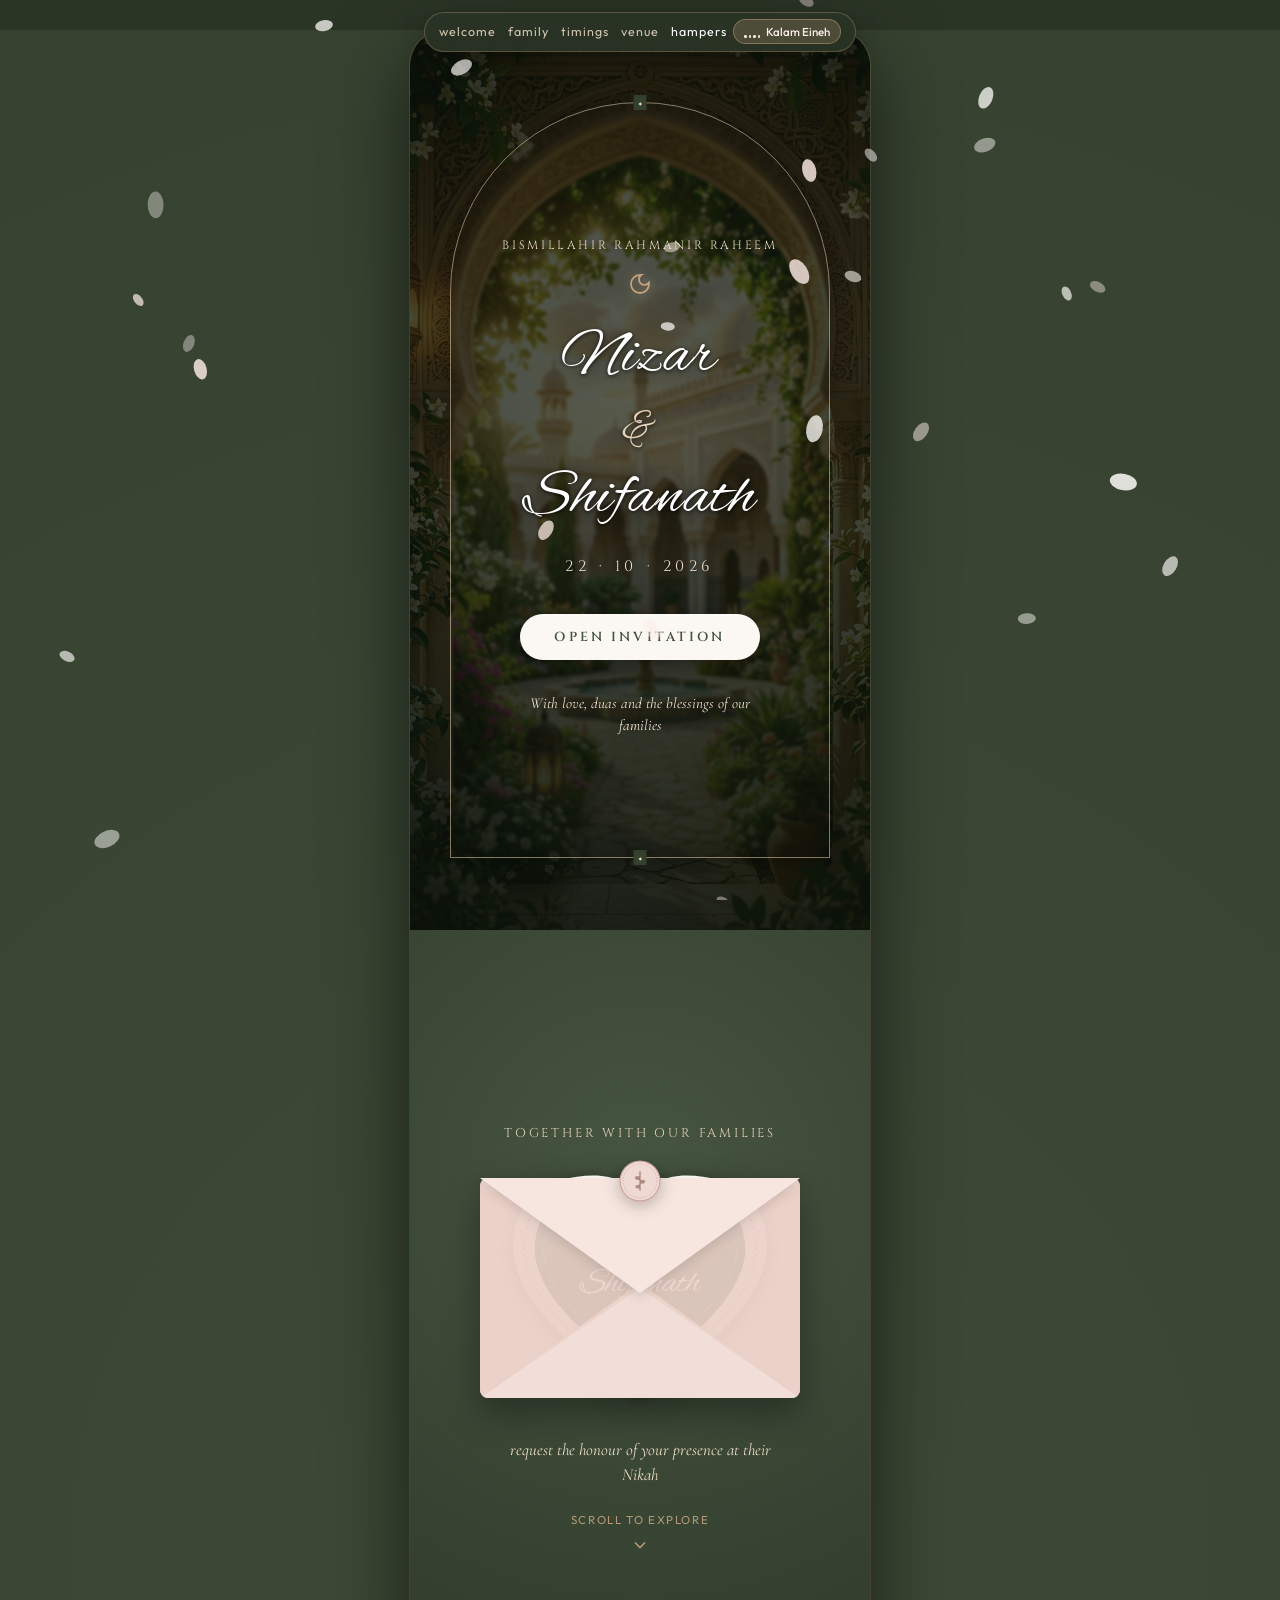
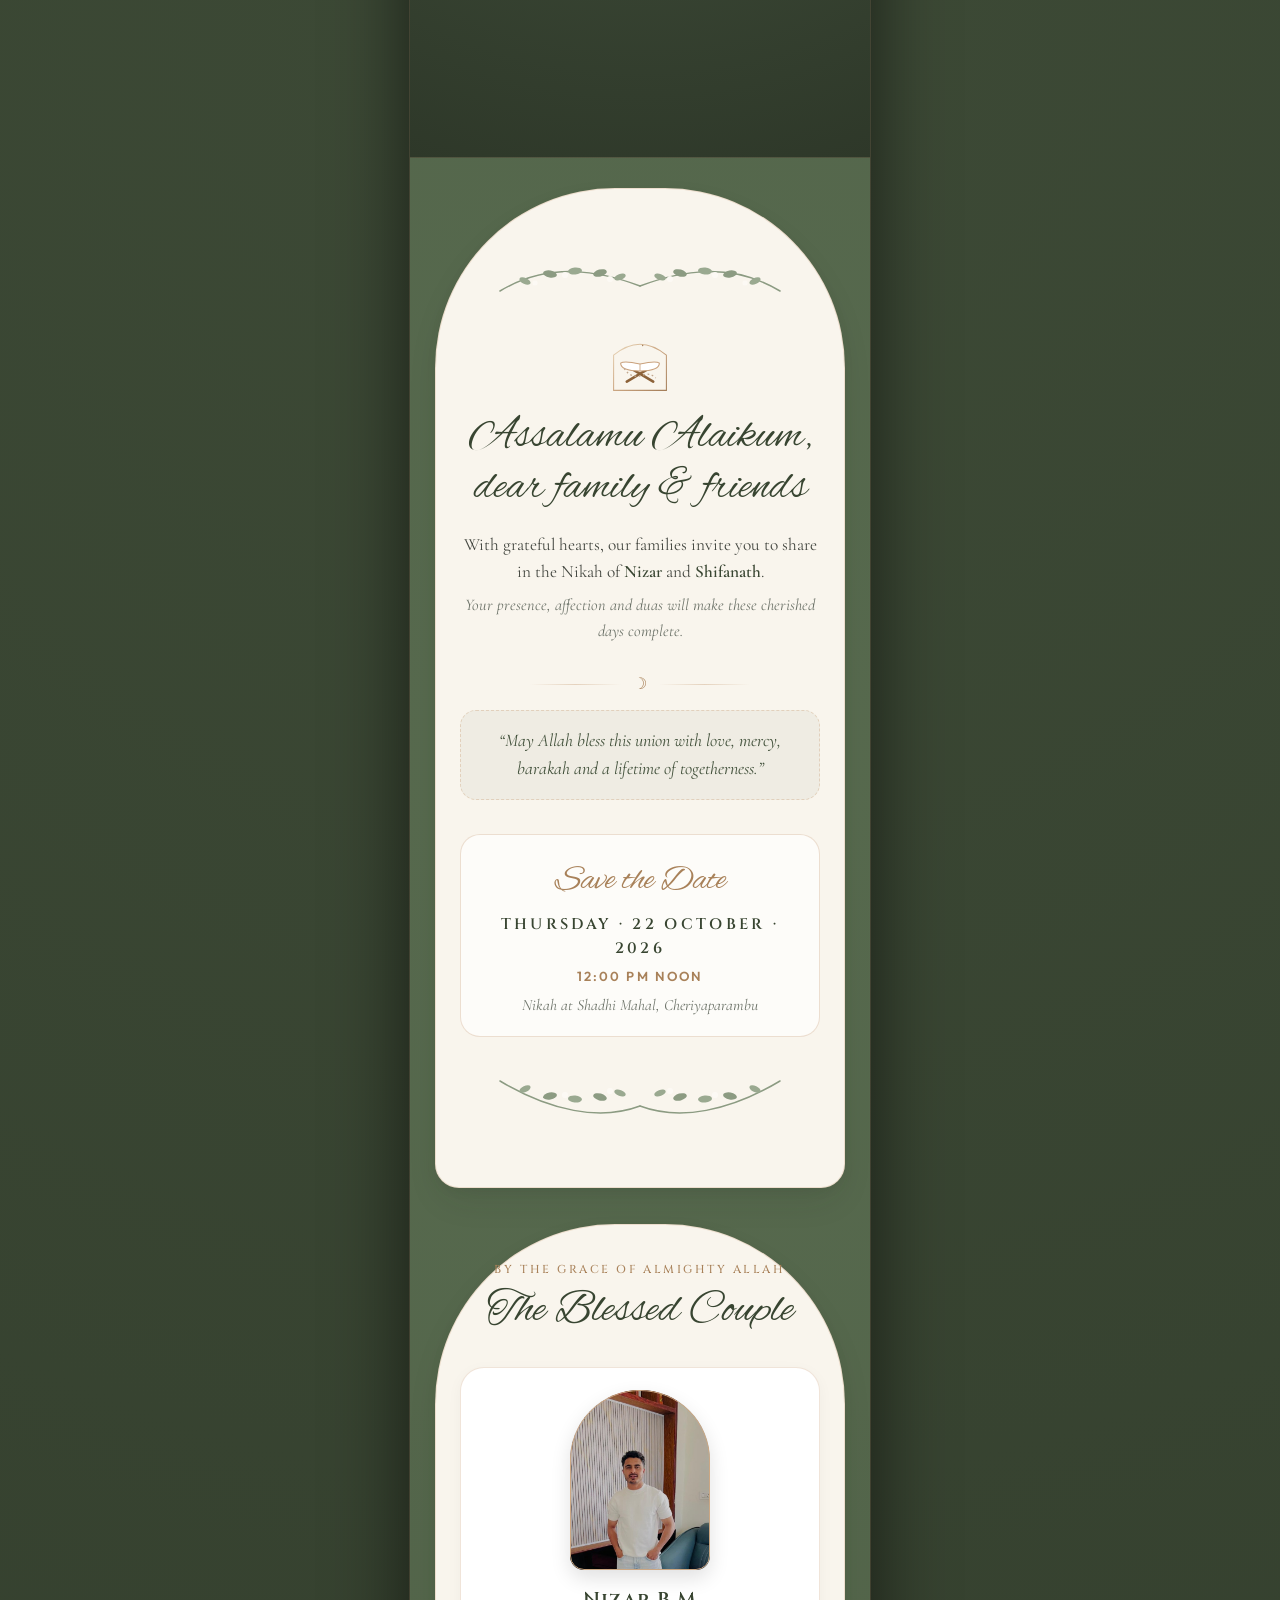
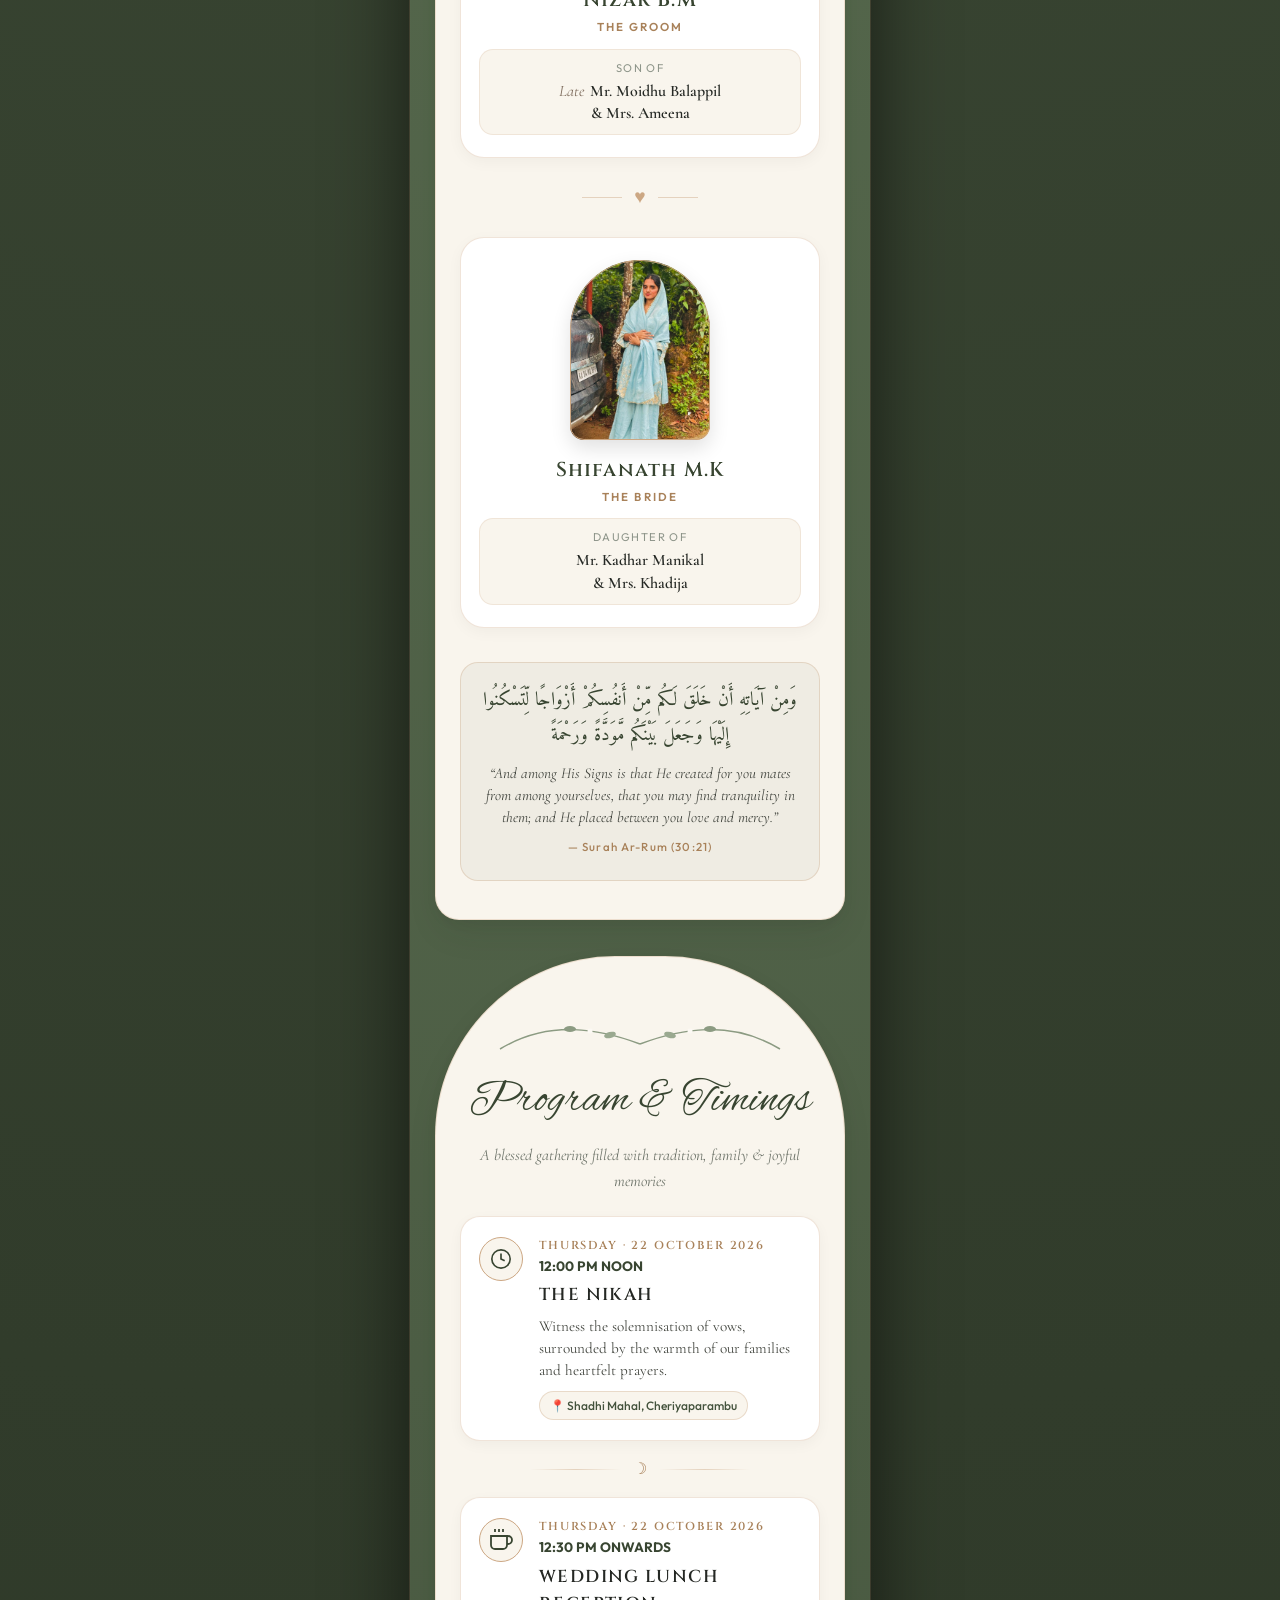
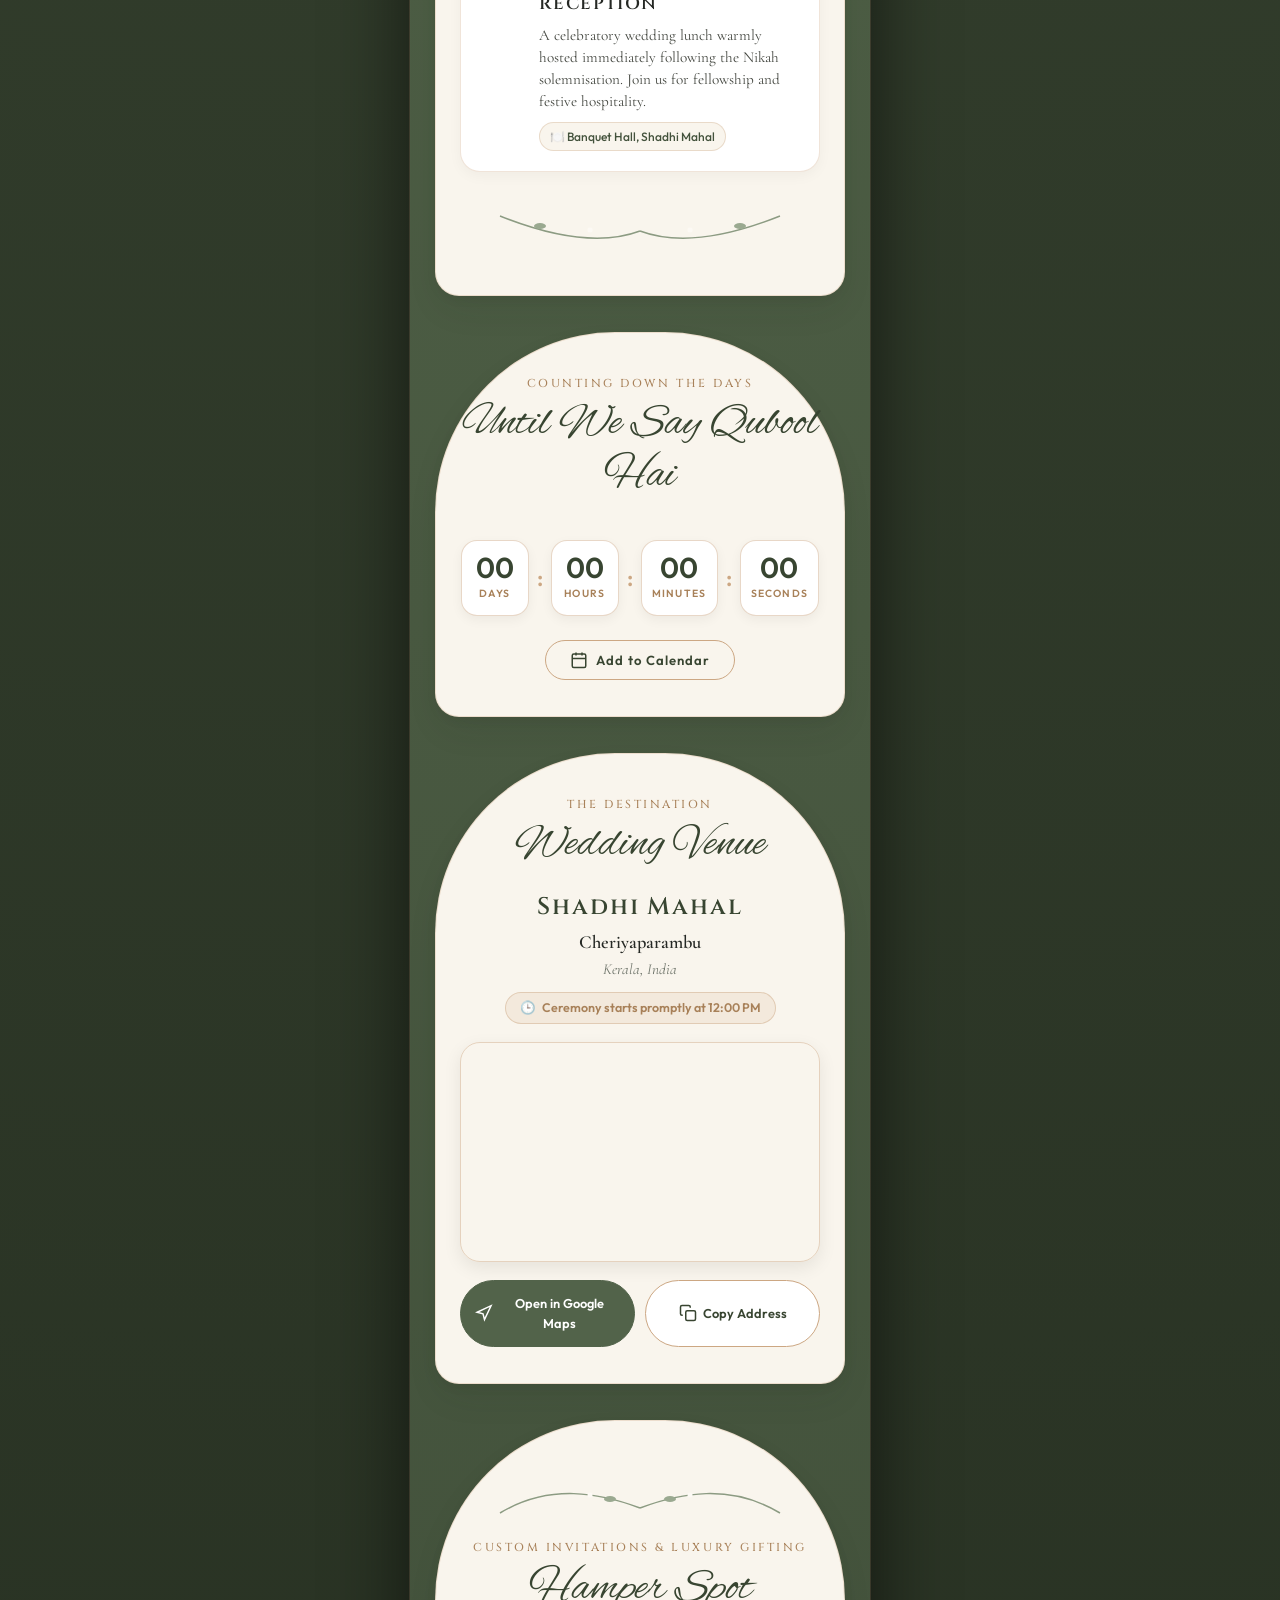
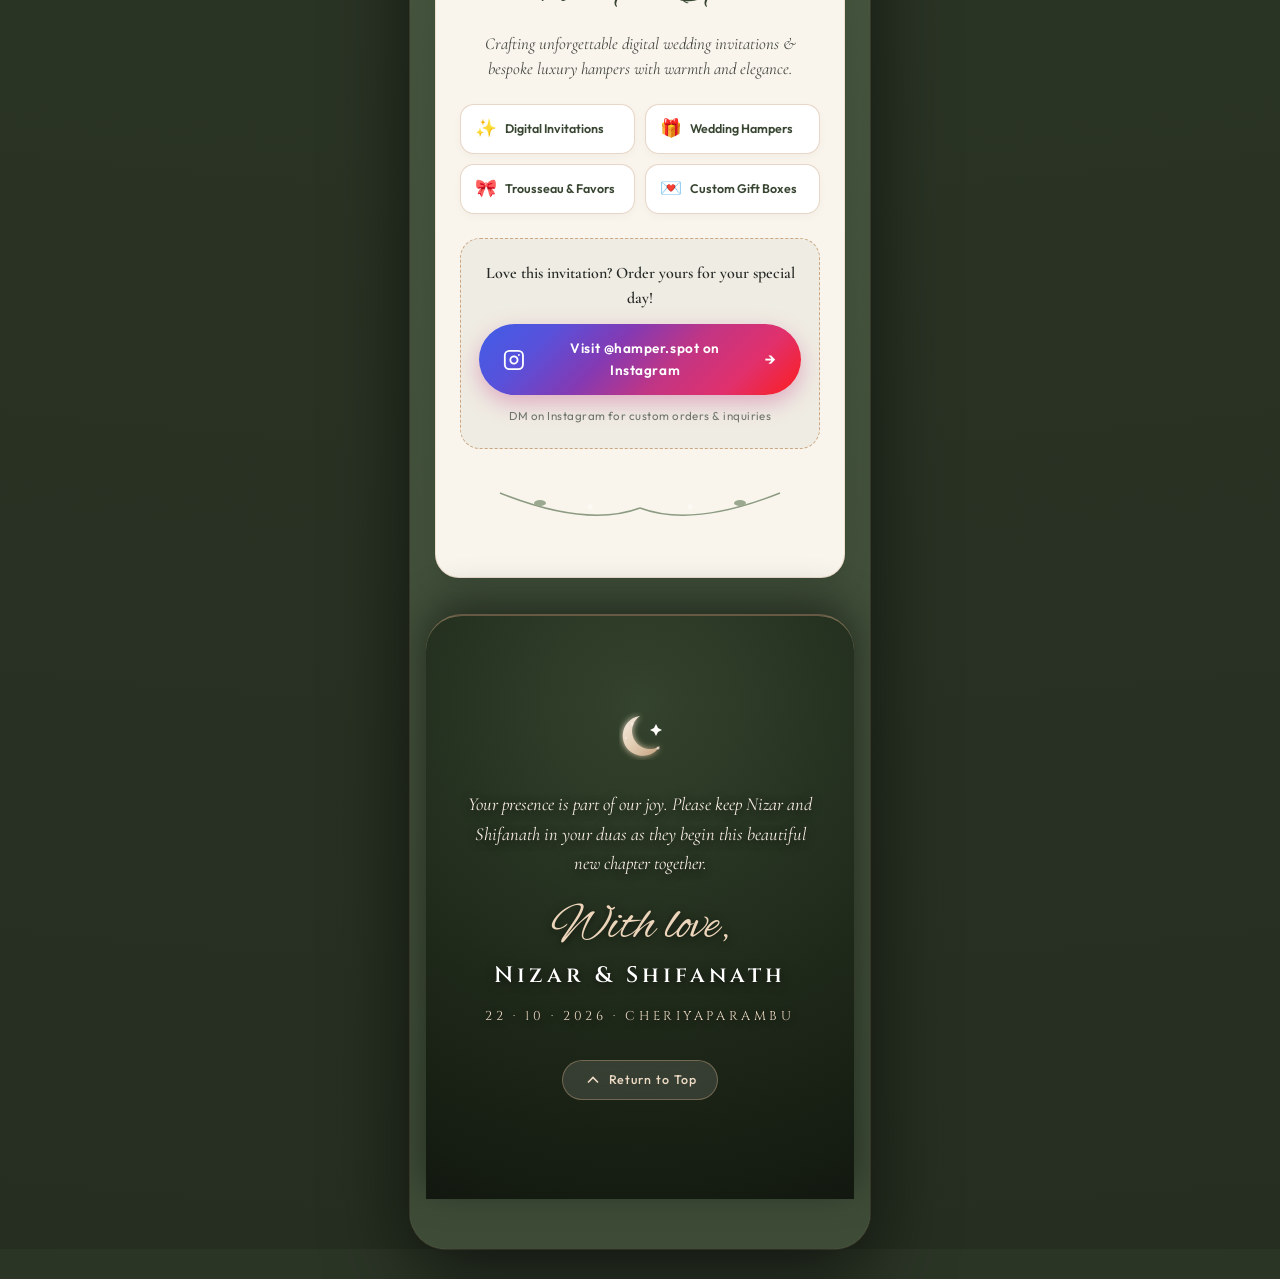
==== index.html @ 62b2ae24 "Deploy wedding invitation website to root for GitHub Pages" ====
<!DOCTYPE html>
<html lang="en">
<head>
  <meta charset="UTF-8">
  <meta name="viewport" content="width=device-width, initial-scale=1.0">
  <title>Nikah Ceremony | Nizar &amp; Shifanath</title>
  
  <!-- SEO & Social Sharing Meta Tags -->
  <meta name="description" content="You are cordially invited to celebrate the blessed Nikah of Nizar B.M and Shifanath M.K on Thursday, 22 October 2026 at 12:00 PM at Shadhi Mahal, Cheriyaparambu. Lunch followed after Nikah.">
  <meta property="og:title" content="Nikah Invitation | Nizar &amp; Shifanath">
  <meta property="og:description" content="With love, duas and blessings of our families. 22 October 2026 · Shadhi Mahal, Cheriyaparambu.">
  <meta property="og:image" content="assets/images/hero_garden.jpg">
  <meta property="og:type" content="website">

  <!-- Google Fonts Preconnect -->
  <link rel="preconnect" href="https://fonts.googleapis.com">
  <link rel="preconnect" href="https://fonts.gstatic.com" crossorigin>
  <link href="https://fonts.googleapis.com/css2?family=Alex+Brush&family=Amiri:ital,wght@0,400;0,700;1,400&family=Cinzel:wght@400;500;600;700&family=Cormorant+Garamond:ital,wght@0,400;0,500;0,600;0,700;1,400;1,600&family=Great+Vibes&family=Outfit:wght@300;400;500;600;700&display=swap" rel="stylesheet">

  <!-- Stylesheet -->
  <link rel="stylesheet" href="css/style.css">
</head>
<body>

  <!-- Floating Falling Petals Canvas -->
  <canvas id="petalsCanvas" aria-hidden="true"></canvas>

  <!-- ==========================================================================
       BACKGROUND AUDIO PLAYER (Kalam Eineh)
       ========================================================================== -->
  <audio id="bgAudio" loop preload="auto">
    <source src="assets/audio/kalam-eineh.m4a" type="audio/mp4">
    <source src="assets/audio/kalam-eineh.webm" type="audio/webm">
    <source src="assets/audio/bi-saraha-clean.m4a" type="audio/mp4">
  </audio>

  <!-- ==========================================================================
       FLOATING NAVIGATION & AUDIO CONTROLS
       ========================================================================== -->
  <header id="siteHeader" class="site-header" aria-label="Main Navigation">
    <nav class="nav-container">
      <ul class="nav-links">
        <li><a href="#welcome" class="nav-link" id="navWelcome">welcome</a></li>
        <li><a href="#family" class="nav-link" id="navFamily">family</a></li>
        <li><a href="#timings" class="nav-link" id="navTimings">timings</a></li>
        <li><a href="#venue" class="nav-link" id="navVenue">venue</a></li>
        <li><a href="#hampers" class="nav-link" id="navHampers">hampers</a></li>
      </ul>

      <!-- Music Pill Button: Kalam Eineh -->
      <button id="btnToggleMusic" class="music-pill" type="button" aria-label="Toggle background music: Kalam Eineh" title="Kalam Eineh - Sherine (كلام عينيه)">
        <span class="music-bars" aria-hidden="true">
          <span class="bar bar-1"></span>
          <span class="bar bar-2"></span>
          <span class="bar bar-3"></span>
          <span class="bar bar-4"></span>
        </span>
        <span class="music-label">Kalam Eineh</span>
      </button>
    </nav>
  </header>

  <!-- ==========================================================================
       APP CONTAINER (Mobile-First Luxury Container)
       ========================================================================== -->
  <div class="invitation-wrapper">

    <!-- ========================================================================
         SCREEN 1: THE SIGNATURE ARCH HERO SCREEN ("OPEN INVITATION")
         ======================================================================== -->
    <section id="heroScreen" class="hero-screen" aria-label="Wedding Invitation Cover">
      <div class="hero-bg-media">
        <img src="assets/images/hero_garden.jpg" alt="Enchanted Garden Courtyard" class="hero-img">
        <div class="hero-vignette-overlay"></div>
      </div>

      <!-- Outer Arch Frame with Diamond Accents -->
      <div class="hero-arch-frame">
        <div class="arch-diamond-top" aria-hidden="true">◆</div>

        <div class="hero-content">
          <p class="bismillah-text">BISMILLAHIR RAHMANIR RAHEEM</p>
          
          <div class="crescent-icon" aria-hidden="true">
            <svg width="24" height="24" viewBox="0 0 24 24" fill="none" stroke="currentColor" stroke-width="1.8">
              <path d="M12 3a9 9 0 1 0 9 9c0-.46-.04-.92-.1-1.36a5.324 5.324 0 0 1-4.4 2.26 5.5 5.5 0 0 1-5.5-5.5c0-1.88.94-3.53 2.38-4.52A9.13 9.13 0 0 0 12 3z"/>
            </svg>
          </div>

          <h1 class="couple-names-hero">Nizar<br><span class="ampersand">&amp;</span><br>Shifanath</h1>

          <p class="wedding-date-hero">22 &middot; 10 &middot; 2026</p>

          <button id="btnOpenInvitation" class="btn-open-pill" type="button" aria-haspopup="dialog">
            <span class="btn-text">OPEN INVITATION</span>
            <span class="btn-glow" aria-hidden="true"></span>
          </button>

          <p class="hero-blessing-text">With love, duas and the blessings of our families</p>
        </div>

        <div class="arch-diamond-bottom" aria-hidden="true">◆</div>
      </div>
    </section>

    <!-- ========================================================================
         ENVELOPE REVEAL SECTION
         ======================================================================== -->
    <div id="envelopeSection" class="envelope-section">
      <div class="envelope-container">
        
        <p class="together-families-text">TOGETHER WITH OUR FAMILIES</p>

        <!-- Interactive 3D Envelope Box -->
        <div id="interactiveEnvelope" class="interactive-envelope" role="button" tabindex="0" aria-label="Open wedding invitation envelope">
          <!-- Back of envelope -->
          <div class="envelope-back"></div>

          <!-- Letter Card with Scalloped Lace Heart -->
          <div id="envelopeLetter" class="envelope-letter">
            <div class="lace-heart-card">
              <!-- Scalloped Lace Heart SVG Border -->
              <svg class="lace-heart-svg" viewBox="0 0 320 280" fill="none" xmlns="http://www.w3.org/2000/svg">
                <defs>
                  <filter id="laceShadow" x="-10%" y="-10%" width="120%" height="120%">
                    <feDropShadow dx="0" dy="4" stdDeviation="6" flood-color="rgba(0,0,0,0.25)"/>
                  </filter>
                  <linearGradient id="sageGrad" x1="0%" y1="0%" x2="100%" y2="100%">
                    <stop offset="0%" stop-color="#4e5c46" />
                    <stop offset="100%" stop-color="#3b4834" />
                  </linearGradient>
                  <linearGradient id="laceGrad" x1="0%" y1="0%" x2="0%" y2="100%">
                    <stop offset="0%" stop-color="#fdf9f5" />
                    <stop offset="50%" stop-color="#f3e7db" />
                    <stop offset="100%" stop-color="#e8d5c4" />
                  </linearGradient>
                </defs>

                <!-- Outer Scalloped Lace Heart Silhouette -->
                <path d="M160 262 C80 205, 18 152, 18 92 C18 42, 58 14, 108 14 C132 14, 150 24, 160 38 C170 24, 188 14, 212 14 C262 14, 302 42, 302 92 C302 152, 240 205, 160 262 Z"
                      fill="url(#laceGrad)" filter="url(#laceShadow)"/>

                <!-- Delicate Lace Eyelet Perforations & Scallop Beads -->
                <path d="M160 252 C88 200, 30 148, 30 94 C30 48, 66 22, 110 22 C132 22, 150 32, 160 46 C170 32, 188 22, 210 22 C254 22, 290 48, 290 94 C290 148, 232 200, 160 252 Z"
                      stroke="#cca783" stroke-width="2" stroke-dasharray="3,5" fill="none"/>

                <!-- Inner Sage Green Heart -->
                <path d="M160 240 C95 192, 42 144, 42 96 C42 55, 74 30, 112 30 C132 30, 150 40, 160 52 C170 40, 188 30, 208 30 C246 30, 278 55, 278 96 C278 144, 225 192, 160 240 Z"
                      fill="url(#sageGrad)"/>

                <!-- Gold Filigree Inner Lining -->
                <path d="M160 230 C100 185, 52 140, 52 98 C52 62, 80 38, 112 38 C130 38, 148 48, 160 60 C172 48, 190 38, 208 38 C240 38, 268 62, 268 98 C268 140, 220 185, 160 230 Z"
                      stroke="#d8bf9a" stroke-width="1.2" stroke-dasharray="2,3" fill="none" opacity="0.8"/>
              </svg>

              <!-- Names inside Lace Heart -->
              <div class="heart-names-content">
                <span class="heart-name">Nizar</span>
                <span class="heart-ampersand">&amp;</span>
                <span class="heart-name">Shifanath</span>
              </div>
            </div>
          </div>

          <!-- Front Pocket & Flap of Envelope -->
          <div class="envelope-pocket">
            <div class="envelope-bottom-fold"></div>
            <div class="envelope-left-fold"></div>
            <div class="envelope-right-fold"></div>
          </div>

          <div id="envelopeFlap" class="envelope-flap">
            <!-- Wax Seal with Olive Sprig -->
            <div id="waxSeal" class="wax-seal" title="Tap to open">
              <svg viewBox="0 0 60 60" width="46" height="46" fill="none">
                <circle cx="30" cy="30" r="26" fill="#eed9d3" stroke="#cca599" stroke-width="1.5"/>
                <circle cx="30" cy="30" r="22" stroke="#cca599" stroke-width="0.8" stroke-dasharray="2 2"/>
                <path d="M30 18 Q30 34 30 42" stroke="#a07a6e" stroke-width="1.5" stroke-linecap="round"/>
                <path d="M30 24 Q24 22 23 26 Q25 30 30 28" fill="#a07a6e" opacity="0.8"/>
                <path d="M30 29 Q36 27 37 31 Q35 35 30 33" fill="#a07a6e" opacity="0.8"/>
                <path d="M30 35 Q24 34 24 38 Q26 41 30 39" fill="#a07a6e" opacity="0.8"/>
              </svg>
            </div>
          </div>
        </div>

        <p class="request-honour-text">request the honour of your presence at their Nikah</p>

        <!-- Tap or Scroll Indicator -->
        <div class="scroll-cue" aria-hidden="true">
          <span class="scroll-cue-text">Scroll to explore</span>
          <svg class="scroll-cue-arrow" width="20" height="20" viewBox="0 0 24 24" fill="none" stroke="currentColor" stroke-width="2">
            <path d="M6 9l6 6 6-6"/>
          </svg>
        </div>

      </div>
    </div>

    <!-- ========================================================================
         MAIN INVITATION CONTENT
         ======================================================================== -->
    <main id="mainContent" class="main-content">

      <!-- ======================================================================
           SECTION 1: WELCOME & SACRED BLESSINGS CARD
           ====================================================================== -->
      <section id="welcome" class="invitation-card-section" aria-label="Welcome and Islamic Blessings">
        <div class="arched-card">
          <!-- Top Olive Wreath Garland SVG -->
          <div class="botanical-arch-top" aria-hidden="true">
            <svg viewBox="0 0 320 80" class="garland-svg" fill="none">
              <path d="M160 55 C120 40 70 30 20 60" stroke="#7d8f74" stroke-width="1.5" stroke-linecap="round"/>
              <path d="M160 55 C200 40 250 30 300 60" stroke="#7d8f74" stroke-width="1.5" stroke-linecap="round"/>
              <ellipse cx="140" cy="46" rx="6" ry="3" transform="rotate(-20 140 46)" fill="#8d9f84"/>
              <ellipse cx="120" cy="42" rx="7" ry="3.5" transform="rotate(-15 120 42)" fill="#7d8f74"/>
              <ellipse cx="95" cy="40" rx="7" ry="3.5" transform="rotate(-5 95 40)" fill="#8d9f84"/>
              <ellipse cx="70" cy="43" rx="7" ry="3.5" transform="rotate(10 70 43)" fill="#7d8f74"/>
              <ellipse cx="45" cy="50" rx="6" ry="3" transform="rotate(25 45 50)" fill="#8d9f84"/>
              <circle cx="130" cy="48" r="3" fill="#fdfaf6"/>
              <circle cx="85" cy="44" r="3" fill="#fdfaf6"/>
              <circle cx="55" cy="52" r="2.5" fill="#fdfaf6"/>
              <ellipse cx="180" cy="46" rx="6" ry="3" transform="rotate(20 180 46)" fill="#8d9f84"/>
              <ellipse cx="200" cy="42" rx="7" ry="3.5" transform="rotate(15 200 42)" fill="#7d8f74"/>
              <ellipse cx="225" cy="40" rx="7" ry="3.5" transform="rotate(5 225 40)" fill="#8d9f84"/>
              <ellipse cx="250" cy="43" rx="7" ry="3.5" transform="rotate(-10 250 43)" fill="#7d8f74"/>
              <ellipse cx="275" cy="50" rx="6" ry="3" transform="rotate(-25 275 50)" fill="#8d9f84"/>
              <circle cx="190" cy="48" r="3" fill="#fdfaf6"/>
              <circle cx="235" cy="44" r="3" fill="#fdfaf6"/>
              <circle cx="265" cy="52" r="2.5" fill="#fdfaf6"/>
            </svg>
          </div>

          <!-- Quran & Rehal Medallion Vignette -->
          <div class="quran-medallion-wrap">
            <div class="medallion-frame">
              <svg viewBox="0 0 100 80" class="rehal-svg" fill="none">
                <defs>
                  <linearGradient id="goldMedal" x1="0" y1="0" x2="1" y2="1">
                    <stop offset="0%" stop-color="#e9d6b9"/>
                    <stop offset="50%" stop-color="#cca783"/>
                    <stop offset="100%" stop-color="#a47d58"/>
                  </linearGradient>
                </defs>
                <path d="M20 70 L20 30 Q50 5 80 30 L80 70 Z" fill="#f9f5ed" stroke="url(#goldMedal)" stroke-width="1.2"/>
                <path d="M35 60 L65 42 M65 60 L35 42" stroke="#8c6239" stroke-width="3" stroke-linecap="round"/>
                <path d="M50 40 Q32 36 28 39 Q28 48 50 48 Q72 48 72 39 Q68 36 50 40 Z" fill="#fff" stroke="#caa27d" stroke-width="1.2"/>
                <path d="M50 40 L50 48" stroke="#cca783" stroke-width="1"/>
                <path d="M32 45 Q40 58 55 52 Q62 50 68 56" stroke="#c0a68d" stroke-width="1.5" stroke-dasharray="2,3"/>
                <path d="M48 20 A3 3 0 0 0 52 23 A3 3 0 0 1 48 20" fill="#a47d58"/>
                <circle cx="53" cy="19" r="0.8" fill="#a47d58"/>
              </svg>
            </div>
          </div>

          <!-- Greeting -->
          <h2 class="script-title">Assalamu Alaikum,<br>dear family &amp; friends</h2>

          <div class="card-body-text">
            <p>
              With grateful hearts, our families invite you to share in the Nikah of 
              <strong>Nizar</strong> and <strong>Shifanath</strong>.
            </p>
            <p class="blessing-sentence">
              Your presence, affection and duas will make these cherished days complete.
            </p>
          </div>

          <!-- Moon divider -->
          <div class="crescent-divider" aria-hidden="true">
            <span class="divider-line"></span>
            <span class="moon-symbol">☽</span>
            <span class="divider-line"></span>
          </div>

          <!-- Islamic Dua -->
          <blockquote class="islamic-dua">
            &ldquo;May Allah bless this union with love, mercy, barakah and a lifetime of togetherness.&rdquo;
          </blockquote>

          <!-- Save the Date -->
          <div class="save-the-date-block">
            <p class="save-the-date-script">Save the Date</p>
            <p class="date-caps">THURSDAY &middot; 22 OCTOBER &middot; 2026</p>
            <p class="time-caps">12:00 PM NOON</p>
            <p class="venue-caps">Nikah at Shadhi Mahal, Cheriyaparambu</p>
          </div>

          <!-- Bottom Olive Wreath Garland SVG -->
          <div class="botanical-arch-bottom" aria-hidden="true">
            <svg viewBox="0 0 320 80" class="garland-svg-bottom" fill="none">
              <path d="M20 20 C70 50 120 60 160 45" stroke="#7d8f74" stroke-width="1.5" stroke-linecap="round"/>
              <path d="M300 20 C250 50 200 60 160 45" stroke="#7d8f74" stroke-width="1.5" stroke-linecap="round"/>
              <ellipse cx="45" cy="28" rx="6" ry="3" transform="rotate(-25 45 28)" fill="#8d9f84"/>
              <ellipse cx="70" cy="35" rx="7" ry="3.5" transform="rotate(-10 70 35)" fill="#7d8f74"/>
              <ellipse cx="95" cy="38" rx="7" ry="3.5" transform="rotate(5 95 38)" fill="#8d9f84"/>
              <ellipse cx="120" cy="36" rx="7" ry="3.5" transform="rotate(15 120 36)" fill="#7d8f74"/>
              <ellipse cx="140" cy="32" rx="6" ry="3" transform="rotate(20 140 32)" fill="#8d9f84"/>
              <ellipse cx="275" cy="28" rx="6" ry="3" transform="rotate(25 275 28)" fill="#8d9f84"/>
              <ellipse cx="250" cy="35" rx="7" ry="3.5" transform="rotate(10 250 35)" fill="#7d8f74"/>
              <ellipse cx="225" cy="38" rx="7" ry="3.5" transform="rotate(-5 225 38)" fill="#8d9f84"/>
              <ellipse cx="200" cy="36" rx="7" ry="3.5" transform="rotate(-15 200 36)" fill="#7d8f74"/>
              <ellipse cx="180" cy="32" rx="6" ry="3" transform="rotate(-20 180 32)" fill="#8d9f84"/>
              <circle cx="85" cy="34" r="3" fill="#fdfaf6"/>
              <circle cx="130" cy="30" r="3" fill="#fdfaf6"/>
              <circle cx="190" cy="30" r="3" fill="#fdfaf6"/>
              <circle cx="235" cy="34" r="3" fill="#fdfaf6"/>
            </svg>
          </div>
        </div>
      </section>

      <!-- ======================================================================
           SECTION 2: THE BRIDE & GROOM AND FAMILIES (Groom's Father: Late)
           ====================================================================== -->
      <section id="family" class="invitation-card-section" aria-label="Bride and Groom and Parents">
        <div class="arched-card family-card">
          <p class="section-eyebrow">BY THE GRACE OF ALMIGHTY ALLAH</p>
          <h2 class="script-title">The Blessed Couple</h2>
          
          <div class="couple-grid">
            <!-- Groom Card -->
            <div class="person-card groom-profile">
              <div class="person-photo-arch">
                <img src="assets/images/groom.jpg" alt="Groom Nizar B.M" class="person-photo" loading="lazy">
                <div class="photo-gold-border" aria-hidden="true"></div>
              </div>
              <h3 class="person-name">Nizar B.M</h3>
              <p class="person-title">THE GROOM</p>
              <div class="parents-box">
                <span class="parent-label">Son of</span>
                <p class="parent-names"><span class="late-title">Late</span> Mr. Moidhu Balappil<br>&amp; Mrs. Ameena</p>
              </div>
            </div>

            <!-- Couple Heart Centerpiece -->
            <div class="couple-connector" aria-hidden="true">
              <span class="connector-line"></span>
              <span class="connector-heart">&hearts;</span>
              <span class="connector-line"></span>
            </div>

            <!-- Bride Card -->
            <div class="person-card bride-profile">
              <div class="person-photo-arch">
                <img src="assets/images/bride.jpg" alt="Bride Shifanath M.K" class="person-photo" loading="lazy">
                <div class="photo-gold-border" aria-hidden="true"></div>
              </div>
              <h3 class="person-name">Shifanath M.K</h3>
              <p class="person-title">THE BRIDE</p>
              <div class="parents-box">
                <span class="parent-label">Daughter of</span>
                <p class="parent-names">Mr. Kadhar Manikal<br>&amp; Mrs. Khadija</p>
              </div>
            </div>
          </div>

          <!-- Quran Verse on Marriage -->
          <div class="quran-quote-box">
            <div class="arabic-script" lang="ar" dir="rtl">
              وَمِنْ آيَاتِهِ أَنْ خَلَقَ لَكُم مِّنْ أَنفُسِكُمْ أَزْوَاجًا لِّتَسْكُنُوا إِلَيْهَا وَجَعَلَ بَيْنَكُم مَّوَدَّةً وَرَحْمَةً
            </div>
            <p class="quote-translation">
              &ldquo;And among His Signs is that He created for you mates from among yourselves, that you may find tranquility in them; and He placed between you love and mercy.&rdquo;
            </p>
            <span class="quote-surah">&mdash; Surah Ar-Rum (30:21)</span>
          </div>
        </div>
      </section>

      <!-- ======================================================================
           SECTION 3: CELEBRATION TIMINGS & PROGRAM (Lunch Followed after Nikah)
           ====================================================================== -->
      <section id="timings" class="invitation-card-section" aria-label="Ceremony Schedule and Events">
        <div class="arched-card events-card">
          <!-- Top Olive Garland -->
          <div class="botanical-arch-top" aria-hidden="true">
            <svg viewBox="0 0 320 60" class="garland-svg" fill="none">
              <path d="M160 45 C120 30 70 20 20 50" stroke="#7d8f74" stroke-width="1.5"/>
              <path d="M160 45 C200 30 250 20 300 50" stroke="#7d8f74" stroke-width="1.5"/>
              <ellipse cx="130" cy="36" rx="6" ry="3" transform="rotate(-15 130 36)" fill="#8d9f84"/>
              <ellipse cx="190" cy="36" rx="6" ry="3" transform="rotate(15 190 36)" fill="#8d9f84"/>
              <ellipse cx="90" cy="30" rx="6" ry="3" fill="#7d8f74"/>
              <ellipse cx="230" cy="30" rx="6" ry="3" fill="#7d8f74"/>
              <circle cx="110" cy="32" r="2.5" fill="#fdfaf6"/>
              <circle cx="210" cy="32" r="2.5" fill="#fdfaf6"/>
            </svg>
          </div>

          <h2 class="script-title">Program &amp; Timings</h2>
          <p class="celebration-subtitle">A blessed gathering filled with tradition, family &amp; joyful memories</p>

          <div class="timeline-container">
            <!-- Event 1: The Nikah -->
            <div class="timeline-item">
              <div class="timeline-badge" aria-hidden="true">
                <svg width="22" height="22" viewBox="0 0 24 24" fill="none" stroke="currentColor" stroke-width="1.8">
                  <circle cx="12" cy="12" r="10"/>
                  <polyline points="12 6 12 12 16 14"/>
                </svg>
              </div>
              <div class="timeline-content">
                <p class="event-date">THURSDAY &middot; 22 OCTOBER 2026</p>
                <p class="event-time">12:00 PM NOON</p>
                <h3 class="event-title">THE NIKAH</h3>
                <p class="event-desc">
                  Witness the solemnisation of vows, surrounded by the warmth of our families and heartfelt prayers.
                </p>
                <span class="event-location-pill">📍 Shadhi Mahal, Cheriyaparambu</span>
              </div>
            </div>

            <!-- Divider with crescent -->
            <div class="crescent-divider timeline-divider" aria-hidden="true">
              <span class="divider-line"></span>
              <span class="moon-symbol">☽</span>
              <span class="divider-line"></span>
            </div>

            <!-- Event 2: Lunch followed after Nikah -->
            <div class="timeline-item">
              <div class="timeline-badge feast-badge" aria-hidden="true">
                <svg width="24" height="24" viewBox="0 0 24 24" fill="none" stroke="currentColor" stroke-width="1.8">
                  <path d="M18 8h1a4 4 0 0 1 0 8h-1"/>
                  <path d="M2 8h16v9a4 4 0 0 1-4 4H6a4 4 0 0 1-4-4V8z"/>
                  <line x1="6" y1="1" x2="6" y2="4"/>
                  <line x1="10" y1="1" x2="10" y2="4"/>
                  <line x1="14" y1="1" x2="14" y2="4"/>
                </svg>
              </div>
              <div class="timeline-content">
                <p class="event-date">THURSDAY &middot; 22 OCTOBER 2026</p>
                <p class="event-time">12:30 PM ONWARDS</p>
                <h3 class="event-title">WEDDING LUNCH RECEPTION</h3>
                <p class="event-desc">
                  A celebratory wedding lunch warmly hosted immediately following the Nikah solemnisation. Join us for fellowship and festive hospitality.
                </p>
                <span class="event-location-pill">🍽️ Banquet Hall, Shadhi Mahal</span>
              </div>
            </div>
          </div>

          <!-- Bottom Olive Garland -->
          <div class="botanical-arch-bottom" aria-hidden="true">
            <svg viewBox="0 0 320 60" class="garland-svg-bottom" fill="none">
              <path d="M20 20 C70 40 120 50 160 35" stroke="#7d8f74" stroke-width="1.5"/>
              <path d="M300 20 C250 40 200 50 160 35" stroke="#7d8f74" stroke-width="1.5"/>
              <ellipse cx="60" cy="30" rx="6" ry="3" fill="#8d9f84"/>
              <ellipse cx="260" cy="30" rx="6" ry="3" fill="#8d9f84"/>
              <circle cx="110" cy="34" r="2.5" fill="#fdfaf6"/>
              <circle cx="210" cy="34" r="2.5" fill="#fdfaf6"/>
            </svg>
          </div>
        </div>
      </section>

      <!-- ======================================================================
           SECTION 4: LIVE COUNTDOWN & CALENDAR
           ====================================================================== -->
      <section class="invitation-card-section" aria-label="Countdown to Wedding">
        <div class="arched-card countdown-card">
          <p class="section-eyebrow">COUNTING DOWN THE DAYS</p>
          <h2 class="script-title">Until We Say Qubool Hai</h2>

          <div id="countdownGrid" class="countdown-grid" role="timer" aria-live="polite">
            <div class="countdown-unit">
              <span id="countDays" class="unit-number">--</span>
              <span class="unit-label">DAYS</span>
            </div>
            <span class="countdown-separator" aria-hidden="true">:</span>
            <div class="countdown-unit">
              <span id="countHours" class="unit-number">--</span>
              <span class="unit-label">HOURS</span>
            </div>
            <span class="countdown-separator" aria-hidden="true">:</span>
            <div class="countdown-unit">
              <span id="countMins" class="unit-number">--</span>
              <span class="unit-label">MINUTES</span>
            </div>
            <span class="countdown-separator" aria-hidden="true">:</span>
            <div class="countdown-unit">
              <span id="countSecs" class="unit-number">--</span>
              <span class="unit-label">SECONDS</span>
            </div>
          </div>

          <div class="calendar-actions">
            <button id="btnAddToCalendar" class="btn-calendar" type="button">
              <svg width="18" height="18" viewBox="0 0 24 24" fill="none" stroke="currentColor" stroke-width="2">
                <rect x="3" y="4" width="18" height="18" rx="2" ry="2"/>
                <line x1="16" y1="2" x2="16" y2="6"/>
                <line x1="8" y1="2" x2="8" y2="6"/>
                <line x1="3" y1="10" x2="21" y2="10"/>
              </svg>
              <span>Add to Calendar</span>
            </button>
          </div>
        </div>
      </section>

      <!-- ======================================================================
           SECTION 5: VENUE & DIRECTIONS
           ====================================================================== -->
      <section id="venue" class="invitation-card-section" aria-label="Venue and Location">
        <div class="arched-card venue-card">
          <p class="section-eyebrow">THE DESTINATION</p>
          <h2 class="script-title">Wedding Venue</h2>

          <div class="venue-details-box">
            <h3 class="venue-name">Shadhi Mahal</h3>
            <p class="venue-area">Cheriyaparambu</p>
            <p class="venue-sub">Kerala, India</p>

            <div class="venue-time-badge">
              <span class="venue-clock-icon">🕒</span>
              <span>Ceremony starts promptly at 12:00 PM</span>
            </div>
          </div>

          <!-- Location Map Frame -->
          <div class="map-embed-wrapper">
            <iframe 
              src="https://www.google.com/maps?q=Shadhi+Mahal+Cheriyaparambu&output=embed" 
              class="google-map-iframe" 
              loading="lazy" 
              referrerpolicy="no-referrer-when-downgrade"
              title="Google Map location of Shadhi Mahal, Cheriyaparambu">
            </iframe>
          </div>

          <!-- Venue Action Buttons -->
          <div class="venue-action-buttons">
            <a href="https://maps.google.com/?q=Shadhi+Mahal+Cheriyaparambu" target="_blank" rel="noopener noreferrer" class="btn-venue-action primary" id="btnOpenMaps">
              <svg width="18" height="18" viewBox="0 0 24 24" fill="none" stroke="currentColor" stroke-width="2">
                <polygon points="3 11 22 2 13 21 11 13 3 11"/>
              </svg>
              <span>Open in Google Maps</span>
            </a>

            <button type="button" class="btn-venue-action secondary" id="btnCopyAddress">
              <svg width="18" height="18" viewBox="0 0 24 24" fill="none" stroke="currentColor" stroke-width="2">
                <rect x="9" y="9" width="13" height="13" rx="2" ry="2"/>
                <path d="M5 15H4a2 2 0 0 1-2-2V4a2 2 0 0 1 2-2h9a2 2 0 0 1 2 2v1"/>
              </svg>
              <span id="copyBtnText">Copy Address</span>
            </button>
          </div>
        </div>
      </section>

      <!-- ======================================================================
           SECTION 6: INVITATION ORDERS & HAMPERS — HAMPER SPOT
           ====================================================================== -->
      <section id="hampers" class="invitation-card-section" aria-label="Hamper Spot Custom Invitations and Hampers">
        <div class="arched-card hamper-spot-card">
          <!-- Top Olive Garland -->
          <div class="botanical-arch-top" aria-hidden="true">
            <svg viewBox="0 0 320 60" class="garland-svg" fill="none">
              <path d="M160 45 C120 30 70 20 20 50" stroke="#7d8f74" stroke-width="1.5"/>
              <path d="M160 45 C200 30 250 20 300 50" stroke="#7d8f74" stroke-width="1.5"/>
              <ellipse cx="130" cy="36" rx="6" ry="3" fill="#8d9f84"/>
              <ellipse cx="190" cy="36" rx="6" ry="3" fill="#8d9f84"/>
              <circle cx="110" cy="32" r="2.5" fill="#fdfaf6"/>
              <circle cx="210" cy="32" r="2.5" fill="#fdfaf6"/>
            </svg>
          </div>

          <p class="section-eyebrow">CUSTOM INVITATIONS &amp; LUXURY GIFTING</p>
          <h2 class="script-title">Hamper Spot</h2>
          
          <p class="hamper-tagline">
            Crafting unforgettable digital wedding invitations &amp; bespoke luxury hampers with warmth and elegance.
          </p>

          <!-- Hamper Offerings Grid -->
          <div class="hamper-features-grid">
            <div class="hamper-feature-pill">
              <span class="feature-icon">✨</span>
              <span class="feature-title">Digital Invitations</span>
            </div>
            <div class="hamper-feature-pill">
              <span class="feature-icon">🎁</span>
              <span class="feature-title">Wedding Hampers</span>
            </div>
            <div class="hamper-feature-pill">
              <span class="feature-icon">🎀</span>
              <span class="feature-title">Trousseau &amp; Favors</span>
            </div>
            <div class="hamper-feature-pill">
              <span class="feature-icon">💌</span>
              <span class="feature-title">Custom Gift Boxes</span>
            </div>
          </div>

          <div class="hamper-cta-box">
            <p class="hamper-prompt-text">Love this invitation? Order yours for your special day!</p>
            
            <a href="https://www.instagram.com/hamper.spot?xtok=aG1zZnZma3k3bDJi&utm_source=qr" 
               target="_blank" 
               rel="noopener noreferrer" 
               class="btn-hamper-instagram"
               id="btnHamperInstagram">
              <!-- Instagram Gradient Logo SVG -->
              <svg width="22" height="22" viewBox="0 0 24 24" fill="none" stroke="currentColor" stroke-width="2" stroke-linecap="round" stroke-linejoin="round">
                <rect x="2" y="2" width="20" height="20" rx="5" ry="5"></rect>
                <path d="M16 11.37A4 4 0 1 1 12.63 8 4 4 0 0 1 16 11.37z"></path>
                <line x1="17.5" y1="6.5" x2="17.51" y2="6.5"></line>
              </svg>
              <span>Visit @hamper.spot on Instagram</span>
              <span class="btn-arrow" aria-hidden="true">&rarr;</span>
            </a>

            <span class="instagram-handle-sub">DM on Instagram for custom orders &amp; inquiries</span>
          </div>

          <!-- Bottom Olive Garland -->
          <div class="botanical-arch-bottom" aria-hidden="true">
            <svg viewBox="0 0 320 60" class="garland-svg-bottom" fill="none">
              <path d="M20 20 C70 40 120 50 160 35" stroke="#7d8f74" stroke-width="1.5"/>
              <path d="M300 20 C250 40 200 50 160 35" stroke="#7d8f74" stroke-width="1.5"/>
              <ellipse cx="60" cy="30" rx="6" ry="3" fill="#8d9f84"/>
              <ellipse cx="260" cy="30" rx="6" ry="3" fill="#8d9f84"/>
              <circle cx="110" cy="34" r="2.5" fill="#fdfaf6"/>
              <circle cx="210" cy="34" r="2.5" fill="#fdfaf6"/>
            </svg>
          </div>
        </div>
      </section>

      <!-- ======================================================================
           SECTION 7: CLOSING FAMILY BLESSINGS (STUNNING COLOR PALETTE - NO IMAGE)
           ====================================================================== -->
      <section class="night-courtyard-section color-only-closing" aria-label="Closing Duas and Family Blessings">
        
        <!-- Glowing Crescent & Lantern Decorative Motif -->
        <div class="closing-celestial-motif" aria-hidden="true">
          <svg width="60" height="60" viewBox="0 0 60 60" fill="none" class="celestial-crescent-svg">
            <defs>
              <linearGradient id="goldGlow" x1="0%" y1="0%" x2="100%" y2="100%">
                <stop offset="0%" stop-color="#fff6ea"/>
                <stop offset="50%" stop-color="#ecd5ba"/>
                <stop offset="100%" stop-color="#cca783"/>
              </linearGradient>
              <filter id="softGlow">
                <feGaussianBlur stdDeviation="3" result="blur"/>
                <feMerge>
                  <feMergeNode in="blur"/>
                  <feMergeNode in="SourceGraphic"/>
                </feMerge>
              </filter>
            </defs>
            <!-- Crescent Moon -->
            <path d="M30 10 A20 20 0 1 0 50 40 A15 15 0 0 1 30 10 Z" fill="url(#goldGlow)" filter="url(#softGlow)" opacity="0.95"/>
            <!-- Radiant Star Sparkles -->
            <polygon points="46,18 48,22 52,24 48,26 46,30 44,26 40,24 44,22" fill="#fffdfa"/>
            <circle cx="22" cy="18" r="1.5" fill="#faede8" opacity="0.7"/>
            <circle cx="16" cy="32" r="1.2" fill="#faede8" opacity="0.6"/>
            <circle cx="48" cy="42" r="1.5" fill="#faede8" opacity="0.7"/>
          </svg>
        </div>

        <div class="night-content-card">
          <p class="night-dua-text">
            Your presence is part of our joy. Please keep Nizar and Shifanath in your duas as they begin this beautiful new chapter together.
          </p>

          <p class="with-love-script">With love,</p>
          <p class="closing-couple-names">Nizar &amp; Shifanath</p>

          <p class="closing-footer-date">22 &middot; 10 &middot; 2026 &middot; CHERIYAPARAMBU</p>

          <button id="btnScrollToTop" class="btn-back-to-top" type="button" aria-label="Back to top">
            <svg width="20" height="20" viewBox="0 0 24 24" fill="none" stroke="currentColor" stroke-width="2">
              <path d="M18 15l-6-6-6 6"/>
            </svg>
            <span>Return to Top</span>
          </button>
        </div>
      </section>

    </main>

  </div>

  <!-- Toast Notification -->
  <div id="toastNotification" class="toast-notification" role="status" aria-live="polite" hidden></div>

  <!-- JavaScript -->
  <script src="js/script.js"></script>
</body>
</html>
---- css/style.css ----
/* ==========================================================================
   NIKAH CEREMONY INVITATION — NIZAR & SHIFANATH
   Theme: Sage Green, Rose Blush & Parchment Garden (Instagram Reel Inspired)
   ========================================================================== */

/* --- CSS Reset & Custom Properties --- */
:root {
  --color-sage-deep: #384531;
  --color-sage-dark: #43523c;
  --color-sage-primary: #52634a;
  --color-sage-medium: #6f8265;
  --color-sage-light: #94a68c;
  --color-sage-soft: #c4d1be;
  --color-sage-wash: #e9efe6;

  --color-cream-bg: #fcf9f4;
  --color-cream-card: #f9f5ed;
  --color-parchment: #f4ecdf;
  --color-parchment-dark: #e8decb;

  --color-blush-soft: #faede8;
  --color-blush-paper: #f4dfd8;
  --color-blush-wax: #e2c0b5;
  --color-blush-deep: #a67c70;

  --color-gold-light: #f3e5ce;
  --color-gold-primary: #cca783;
  --color-gold-dark: #a88159;
  --color-gold-border: rgba(204, 167, 131, 0.45);

  --color-text-charcoal: #252824;
  --color-text-warm: #444740;
  --color-text-muted: #6f756b;
  --color-text-light: #8e958a;
  --color-white: #ffffff;

  --font-script: 'Alex Brush', 'Great Vibes', cursive;
  --font-serif-luxury: 'Cormorant Garamond', Georgia, serif;
  --font-serif-caps: 'Cinzel', serif;
  --font-sans-ui: 'Outfit', -apple-system, BlinkMacSystemFont, sans-serif;
  --font-arabic: 'Amiri', serif;

  --max-app-width: 460px;
  --shadow-card: 0 16px 36px -8px rgba(35, 45, 30, 0.12), 0 4px 12px rgba(0, 0, 0, 0.04);
  --shadow-envelope: 0 20px 40px -10px rgba(45, 35, 30, 0.22);
  --radius-arch: 180px 180px 24px 24px;
  --transition-smooth: all 0.4s cubic-bezier(0.25, 1, 0.5, 1);
}

*, *::before, *::after {
  box-sizing: border-box;
  margin: 0;
  padding: 0;
}

html {
  scroll-behavior: smooth;
  background-color: #2b3526;
  font-size: 16px;
  -webkit-tap-highlight-color: transparent;
}

body {
  font-family: var(--font-serif-luxury);
  color: var(--color-text-warm);
  background: radial-gradient(circle at 50% 20%, #3d4a36 0%, #252e20 100%);
  min-height: 100vh;
  line-height: 1.6;
  overflow-x: hidden;
  position: relative;
}

/* --- Falling Petals Canvas --- */
#petalsCanvas {
  position: fixed;
  top: 0;
  left: 0;
  width: 100vw;
  height: 100vh;
  pointer-events: none;
  z-index: 9999;
}

/* ==========================================================================
   APP CONTAINER (Centered Mobile Experience on Desktop, Fluid on Mobile)
   ========================================================================== */
.invitation-wrapper {
  max-width: var(--max-app-width);
  margin: 0 auto;
  min-height: 100vh;
  background-color: var(--color-sage-primary);
  box-shadow: 0 0 60px rgba(0, 0, 0, 0.45);
  position: relative;
  overflow: hidden;
  display: flex;
  flex-direction: column;
}

/* ==========================================================================
   FLOATING HEADER & NAVBAR
   ========================================================================== */
.site-header {
  position: fixed;
  top: 0;
  left: 50%;
  transform: translateX(-50%) translateY(-100%);
  width: 100%;
  max-width: var(--max-app-width);
  z-index: 1000;
  padding: 12px 14px;
  transition: transform 0.45s cubic-bezier(0.25, 1, 0.5, 1);
  pointer-events: none;
}

.site-header.visible {
  transform: translateX(-50%) translateY(0);
  pointer-events: auto;
}

.nav-container {
  display: flex;
  align-items: center;
  justify-content: space-between;
  background: rgba(43, 53, 38, 0.9);
  backdrop-filter: blur(14px);
  -webkit-backdrop-filter: blur(14px);
  border: 1px solid rgba(204, 167, 131, 0.3);
  border-radius: 999px;
  padding: 6px 14px;
  box-shadow: 0 10px 25px rgba(0, 0, 0, 0.25);
}

.nav-links {
  display: flex;
  gap: 12px;
  list-style: none;
}

.nav-link {
  font-family: var(--font-sans-ui);
  font-size: 0.78rem;
  letter-spacing: 0.08em;
  text-transform: lowercase;
  color: #eeddc9;
  text-decoration: none;
  transition: color 0.25s ease, opacity 0.25s ease;
  font-weight: 400;
  opacity: 0.85;
}

.nav-link:hover, .nav-link.active {
  color: #ffffff;
  opacity: 1;
}

/* Music Pill Button */
.music-pill {
  display: flex;
  align-items: center;
  gap: 6px;
  background: rgba(204, 167, 131, 0.22);
  border: 1px solid var(--color-gold-border);
  border-radius: 999px;
  padding: 4px 10px;
  color: #faede8;
  cursor: pointer;
  font-family: var(--font-sans-ui);
  font-size: 0.72rem;
  font-weight: 500;
  transition: var(--transition-smooth);
}

.music-pill:hover {
  background: rgba(204, 167, 131, 0.38);
  transform: scale(1.03);
}

.music-bars {
  display: flex;
  align-items: flex-end;
  gap: 2px;
  height: 12px;
}

.music-bars .bar {
  width: 2.5px;
  background-color: #f3e5ce;
  border-radius: 1px;
  height: 3px;
  transition: height 0.2s ease;
}

.music-pill.playing .bar-1 { animation: soundBar 1.2s ease-in-out infinite alternate; }
.music-pill.playing .bar-2 { animation: soundBar 0.9s ease-in-out infinite 0.2s alternate; }
.music-pill.playing .bar-3 { animation: soundBar 1.4s ease-in-out infinite 0.4s alternate; }
.music-pill.playing .bar-4 { animation: soundBar 1.1s ease-in-out infinite 0.1s alternate; }

@keyframes soundBar {
  0% { height: 3px; }
  100% { height: 12px; }
}

/* ==========================================================================
   SCREEN 1: THE SIGNATURE ARCH HERO SCREEN
   ========================================================================== */
.hero-screen {
  position: relative;
  width: 100%;
  min-height: 100vh;
  display: flex;
  align-items: center;
  justify-content: center;
  padding: 36px 20px;
  overflow: hidden;
  z-index: 10;
  transition: opacity 0.6s ease, transform 0.6s ease;
}

.hero-screen.hidden-cover {
  display: none;
}

.hero-bg-media {
  position: absolute;
  inset: 0;
  z-index: 1;
}

.hero-img {
  width: 100%;
  height: 100%;
  object-fit: cover;
  object-position: center center;
  filter: brightness(0.82) contrast(1.05);
}

.hero-vignette-overlay {
  position: absolute;
  inset: 0;
  background: radial-gradient(circle at 50% 45%, rgba(20, 28, 18, 0.2) 0%, rgba(12, 18, 10, 0.72) 100%),
              linear-gradient(to bottom, rgba(14, 20, 12, 0.4) 0%, rgba(14, 20, 12, 0.7) 100%);
}

/* Outer Arch Frame Outline with Gold Finials */
.hero-arch-frame {
  position: relative;
  z-index: 2;
  width: 100%;
  max-width: 380px;
  min-height: 84vh;
  margin: auto;
  border: 1.5px solid rgba(225, 205, 175, 0.55);
  border-radius: 190px 190px 0 0;
  padding: 48px 24px 36px;
  display: flex;
  flex-direction: column;
  align-items: center;
  justify-content: space-between;
  text-align: center;
  box-shadow: 0 0 25px rgba(0, 0, 0, 0.35), inset 0 0 35px rgba(0, 0, 0, 0.2);
  backdrop-filter: blur(1.5px);
  -webkit-backdrop-filter: blur(1.5px);
}

.arch-diamond-top,
.arch-diamond-bottom {
  font-size: 0.95rem;
  color: #ecd5ba;
  text-shadow: 0 0 8px rgba(236, 213, 186, 0.6);
  line-height: 1;
}

.arch-diamond-top {
  position: absolute;
  top: -8px;
  left: 50%;
  transform: translateX(-50%);
  background: #313f2b;
  padding: 0 4px;
}

.arch-diamond-bottom {
  position: absolute;
  bottom: -8px;
  left: 50%;
  transform: translateX(-50%);
  background: #313f2b;
  padding: 0 4px;
}

.hero-content {
  display: flex;
  flex-direction: column;
  align-items: center;
  justify-content: center;
  width: 100%;
  flex-grow: 1;
  padding: 20px 0;
}

.bismillah-text {
  font-family: var(--font-serif-caps);
  font-size: 0.75rem;
  letter-spacing: 0.22em;
  color: #eedcc6;
  text-transform: uppercase;
  margin-bottom: 16px;
  text-shadow: 0 2px 6px rgba(0, 0, 0, 0.4);
}

.crescent-icon {
  color: #cca783;
  margin-bottom: 18px;
  opacity: 0.95;
  filter: drop-shadow(0 0 6px rgba(204, 167, 131, 0.5));
}

.couple-names-hero {
  font-family: var(--font-script);
  font-size: 4rem;
  line-height: 1.1;
  color: #ffffff;
  font-weight: 400;
  margin-bottom: 22px;
  text-shadow: 0 4px 18px rgba(0, 0, 0, 0.6), 0 1px 4px rgba(0, 0, 0, 0.8);
  letter-spacing: 0.02em;
}

.couple-names-hero .ampersand {
  font-family: var(--font-script);
  font-size: 2.8rem;
  color: #f7e2c8;
  display: inline-block;
  margin: -8px 0;
  opacity: 0.9;
}

.wedding-date-hero {
  font-family: var(--font-serif-caps);
  font-size: 0.95rem;
  letter-spacing: 0.3em;
  color: #eeddc9;
  margin-bottom: 34px;
  text-shadow: 0 2px 6px rgba(0, 0, 0, 0.5);
}

/* Open Invitation Pill Button */
.btn-open-pill {
  position: relative;
  background: #fbf8f3;
  color: #43523c;
  border: none;
  border-radius: 999px;
  padding: 14px 34px;
  font-family: var(--font-serif-caps);
  font-size: 0.82rem;
  font-weight: 600;
  letter-spacing: 0.24em;
  cursor: pointer;
  box-shadow: 0 8px 24px rgba(0, 0, 0, 0.35), 0 2px 6px rgba(255, 255, 255, 0.4) inset;
  transition: transform 0.3s cubic-bezier(0.25, 1, 0.5, 1), box-shadow 0.3s ease, background 0.3s ease;
  overflow: hidden;
  margin-bottom: 32px;
}

.btn-open-pill:hover, .btn-open-pill:focus-visible {
  transform: translateY(-2px) scale(1.02);
  background: #ffffff;
  box-shadow: 0 12px 30px rgba(0, 0, 0, 0.4), 0 0 20px rgba(255, 255, 255, 0.5);
  outline: none;
}

.btn-open-pill .btn-glow {
  position: absolute;
  top: 0;
  left: -100%;
  width: 100%;
  height: 100%;
  background: linear-gradient(90deg, transparent, rgba(255, 255, 255, 0.6), transparent);
  animation: buttonShimmer 3.5s infinite;
}

@keyframes buttonShimmer {
  0% { left: -100%; }
  35%, 100% { left: 100%; }
}

.hero-blessing-text {
  font-family: var(--font-serif-luxury);
  font-size: 0.95rem;
  font-style: italic;
  color: #f2e4d2;
  line-height: 1.45;
  max-width: 260px;
  text-shadow: 0 2px 8px rgba(0, 0, 0, 0.5);
}

/* ==========================================================================
   ENVELOPE REVEAL SECTION
   ========================================================================== */
.envelope-section {
  position: relative;
  background-color: #3b4735;
  background-image: radial-gradient(circle at 50% 30%, #465540 0%, #2e3829 100%);
  padding: 40px 20px 48px;
  min-height: 92vh;
  display: flex;
  flex-direction: column;
  align-items: center;
  justify-content: center;
  text-align: center;
  border-bottom: 1px solid rgba(204, 167, 131, 0.15);
}

.envelope-container {
  width: 100%;
  max-width: 360px;
  display: flex;
  flex-direction: column;
  align-items: center;
}

.together-families-text {
  font-family: var(--font-serif-caps);
  font-size: 0.8rem;
  letter-spacing: 0.22em;
  color: #ded1be;
  text-transform: uppercase;
  margin-bottom: 24px;
}

/* 3D Envelope Box */
.interactive-envelope {
  position: relative;
  width: 320px;
  height: 220px;
  margin: 10px auto 30px;
  cursor: pointer;
  perspective: 900px;
}

/* Back of envelope */
.envelope-back {
  position: absolute;
  inset: 0;
  background: #ecd5ce;
  border-radius: 8px;
  box-shadow: 0 15px 35px rgba(0, 0, 0, 0.35);
  border: 1px solid #dcbab0;
}

/* Envelope Letter with Lace Heart Card */
.envelope-letter {
  position: absolute;
  top: 15px;
  left: 10px;
  right: 10px;
  bottom: 15px;
  display: flex;
  align-items: center;
  justify-content: center;
  z-index: 2;
  transition: transform 0.85s cubic-bezier(0.2, 0.8, 0.2, 1), box-shadow 0.5s ease;
  transform-origin: bottom center;
}

.lace-heart-card {
  position: relative;
  width: 290px;
  height: 250px;
  display: flex;
  align-items: center;
  justify-content: center;
}

.lace-heart-svg {
  width: 100%;
  height: 100%;
  filter: drop-shadow(0 6px 14px rgba(0, 0, 0, 0.2));
}

.heart-names-content {
  position: absolute;
  top: 36%;
  left: 50%;
  transform: translate(-50%, -50%);
  display: flex;
  flex-direction: column;
  align-items: center;
  text-align: center;
  pointer-events: none;
}

.heart-name {
  font-family: var(--font-script);
  font-size: 2.2rem;
  color: #ffffff;
  line-height: 1.05;
  text-shadow: 0 2px 6px rgba(0, 0, 0, 0.4);
}

.heart-ampersand {
  font-family: var(--font-script);
  font-size: 1.5rem;
  color: #eeddc9;
  line-height: 0.9;
  margin: 2px 0;
}

/* Front Envelope Pocket & Folds */
.envelope-pocket {
  position: absolute;
  inset: 0;
  z-index: 3;
  pointer-events: none;
  overflow: hidden;
  border-radius: 8px;
}

.envelope-bottom-fold {
  position: absolute;
  bottom: 0;
  left: 0;
  right: 0;
  height: 0;
  border-style: solid;
  border-width: 0 160px 115px 160px;
  border-color: transparent transparent #f2ded8 transparent;
  filter: drop-shadow(0 -3px 4px rgba(0, 0, 0, 0.06));
}

.envelope-left-fold {
  position: absolute;
  top: 0;
  bottom: 0;
  left: 0;
  width: 0;
  border-style: solid;
  border-width: 110px 0 110px 160px;
  border-color: transparent transparent transparent #ebd2c9;
  opacity: 0.9;
}

.envelope-right-fold {
  position: absolute;
  top: 0;
  bottom: 0;
  right: 0;
  width: 0;
  border-style: solid;
  border-width: 110px 160px 110px 0;
  border-color: transparent #ebd2c9 transparent transparent;
  opacity: 0.9;
}

/* Top Envelope Flap */
.envelope-flap {
  position: absolute;
  top: 0;
  left: 0;
  right: 0;
  height: 0;
  border-style: solid;
  border-width: 115px 160px 0 160px;
  border-color: #f7e6e0 transparent transparent transparent;
  transform-origin: top center;
  transition: transform 0.6s cubic-bezier(0.4, 0, 0.2, 1);
  z-index: 4;
  filter: drop-shadow(0 4px 6px rgba(0, 0, 0, 0.12));
}

/* Wax Seal Button */
.wax-seal {
  position: absolute;
  top: -135px;
  left: -23px;
  width: 46px;
  height: 46px;
  border-radius: 50%;
  cursor: pointer;
  transition: transform 0.3s ease, filter 0.3s ease;
  filter: drop-shadow(0 4px 8px rgba(0, 0, 0, 0.25));
}

.wax-seal:hover {
  transform: scale(1.08);
}

/* Envelope Opened State */
.interactive-envelope.opened .envelope-flap {
  transform: rotateX(180deg);
  z-index: 1;
}

.interactive-envelope.opened .envelope-letter {
  transform: translateY(-90px) scale(1.04);
  box-shadow: 0 20px 40px rgba(0, 0, 0, 0.35);
}

.request-honour-text {
  font-family: var(--font-serif-luxury);
  font-size: 1.05rem;
  font-style: italic;
  color: #eedcc6;
  max-width: 280px;
  margin-top: 10px;
  line-height: 1.45;
}

/* Scroll Cue */
.scroll-cue {
  display: flex;
  flex-direction: column;
  align-items: center;
  gap: 6px;
  margin-top: 24px;
  color: #cca783;
  opacity: 0.85;
}

.scroll-cue-text {
  font-family: var(--font-sans-ui);
  font-size: 0.72rem;
  letter-spacing: 0.14em;
  text-transform: uppercase;
}

.scroll-cue-arrow {
  animation: bounceDown 1.8s infinite;
}

@keyframes bounceDown {
  0%, 100% { transform: translateY(0); }
  50% { transform: translateY(6px); }
}

/* ==========================================================================
   MAIN INVITATION CONTENT & ARCHED CARDS
   ========================================================================== */
.main-content {
  display: flex;
  flex-direction: column;
  gap: 36px;
  padding: 30px 16px 50px;
  background-color: var(--color-sage-primary);
  background-image: radial-gradient(circle at 50% 10%, #586b4f 0%, #3e4c37 100%);
}

.invitation-card-section {
  width: 100%;
  display: flex;
  justify-content: center;
}

/* The Signature Arched Parchment Card */
.arched-card {
  width: 100%;
  max-width: 410px;
  background-color: var(--color-cream-card);
  border-radius: var(--radius-arch);
  padding: 42px 24px 38px;
  box-shadow: var(--shadow-card);
  border: 1px solid rgba(204, 167, 131, 0.3);
  display: flex;
  flex-direction: column;
  align-items: center;
  text-align: center;
  position: relative;
}

/* Botanical Arch Garlands */
.botanical-arch-top,
.botanical-arch-bottom {
  width: 100%;
  max-width: 320px;
}

.botanical-arch-top {
  margin-bottom: 8px;
}

.botanical-arch-bottom {
  margin-top: 24px;
}

.garland-svg, .garland-svg-bottom {
  width: 100%;
  height: auto;
  opacity: 0.88;
}

/* Quran & Rehal Medallion */
.quran-medallion-wrap {
  margin-bottom: 12px;
}

.medallion-frame {
  width: 88px;
  height: 72px;
  margin: 0 auto;
}

.rehal-svg {
  width: 100%;
  height: 100%;
}

/* Headings */
.section-eyebrow {
  font-family: var(--font-serif-caps);
  font-size: 0.72rem;
  letter-spacing: 0.22em;
  color: var(--color-gold-dark);
  text-transform: uppercase;
  margin-bottom: 6px;
  font-weight: 500;
}

.script-title {
  font-family: var(--font-script);
  font-size: 2.8rem;
  color: var(--color-sage-deep);
  line-height: 1.15;
  font-weight: 400;
  margin-bottom: 16px;
}

.card-body-text {
  font-family: var(--font-serif-luxury);
  font-size: 1.08rem;
  line-height: 1.6;
  color: var(--color-text-warm);
  margin-bottom: 18px;
}

.card-body-text strong {
  color: var(--color-sage-deep);
  font-weight: 600;
}

.blessing-sentence {
  font-style: italic;
  color: var(--color-text-muted);
  font-size: 1.02rem;
  margin-top: 6px;
}

/* Crescent Divider */
.crescent-divider {
  display: flex;
  align-items: center;
  justify-content: center;
  gap: 12px;
  width: 100%;
  max-width: 220px;
  margin: 14px auto 18px;
  color: var(--color-gold-primary);
}

.divider-line {
  flex-grow: 1;
  height: 1px;
  background: linear-gradient(90deg, transparent, var(--color-gold-border), transparent);
}

.moon-symbol {
  font-size: 1rem;
  line-height: 1;
  color: var(--color-gold-dark);
}

/* Islamic Dua Blockquote */
.islamic-dua {
  font-family: var(--font-serif-luxury);
  font-size: 1.12rem;
  font-style: italic;
  color: var(--color-sage-dark);
  line-height: 1.55;
  background: rgba(82, 99, 74, 0.06);
  padding: 16px 20px;
  border-radius: 16px;
  border: 1px dashed rgba(204, 167, 131, 0.4);
  margin-bottom: 24px;
}

/* Save the Date Block */
.save-the-date-block {
  margin-top: 10px;
  padding: 18px 20px;
  background: rgba(255, 255, 255, 0.65);
  border-radius: 20px;
  border: 1px solid rgba(204, 167, 131, 0.35);
  width: 100%;
}

.save-the-date-script {
  font-family: var(--font-script);
  font-size: 2.2rem;
  color: var(--color-gold-dark);
  margin-bottom: 4px;
}

.date-caps {
  font-family: var(--font-serif-caps);
  font-size: 0.95rem;
  letter-spacing: 0.22em;
  font-weight: 600;
  color: var(--color-sage-deep);
  margin-bottom: 4px;
}

.time-caps {
  font-family: var(--font-sans-ui);
  font-size: 0.82rem;
  font-weight: 600;
  letter-spacing: 0.16em;
  color: var(--color-gold-dark);
  margin-bottom: 6px;
}

.venue-caps {
  font-family: var(--font-serif-luxury);
  font-style: italic;
  font-size: 0.98rem;
  color: var(--color-text-muted);
}

/* ==========================================================================
   SECTION 2: COUPLE & PARENTS (Late Groom's Father)
   ========================================================================= */
.family-card {
  padding-top: 36px;
}

.couple-grid {
  display: flex;
  flex-direction: column;
  gap: 24px;
  width: 100%;
  margin: 14px 0 24px;
}

.person-card {
  display: flex;
  flex-direction: column;
  align-items: center;
  background: #ffffff;
  border-radius: 24px;
  padding: 22px 18px;
  border: 1px solid rgba(204, 167, 131, 0.3);
  box-shadow: 0 4px 15px rgba(0, 0, 0, 0.04);
}

.person-photo-arch {
  position: relative;
  width: 140px;
  height: 180px;
  border-radius: 90px 90px 18px 18px;
  overflow: hidden;
  margin-bottom: 14px;
  box-shadow: 0 8px 20px rgba(0, 0, 0, 0.12);
}

.person-photo {
  width: 100%;
  height: 100%;
  object-fit: cover;
  object-position: top center;
  transition: transform 0.5s ease;
}

.person-photo-arch:hover .person-photo {
  transform: scale(1.04);
}

.photo-gold-border {
  position: absolute;
  inset: 0;
  border-radius: inherit;
  border: 1.5px solid var(--color-gold-primary);
  pointer-events: none;
}

.person-name {
  font-family: var(--font-serif-caps);
  font-size: 1.25rem;
  color: var(--color-sage-deep);
  font-weight: 600;
  letter-spacing: 0.06em;
  margin-bottom: 2px;
}

.person-title {
  font-family: var(--font-sans-ui);
  font-size: 0.72rem;
  letter-spacing: 0.18em;
  color: var(--color-gold-dark);
  font-weight: 600;
  margin-bottom: 12px;
}

.parents-box {
  background: var(--color-cream-card);
  padding: 10px 16px;
  border-radius: 14px;
  width: 100%;
  border: 1px solid rgba(204, 167, 131, 0.2);
}

.parent-label {
  font-family: var(--font-sans-ui);
  font-size: 0.7rem;
  letter-spacing: 0.12em;
  text-transform: uppercase;
  color: var(--color-text-light);
  display: block;
  margin-bottom: 2px;
}

.parent-names {
  font-family: var(--font-serif-luxury);
  font-size: 1rem;
  font-weight: 600;
  color: var(--color-text-charcoal);
  line-height: 1.4;
}

.late-title {
  font-style: italic;
  font-weight: 400;
  color: #7d6b5c;
  margin-right: 2px;
}

.couple-connector {
  display: flex;
  align-items: center;
  justify-content: center;
  gap: 12px;
}

.connector-line {
  width: 40px;
  height: 1px;
  background: var(--color-gold-border);
}

.connector-heart {
  color: #cca783;
  font-size: 1.2rem;
}

/* Quran Marriage Quote Box */
.quran-quote-box {
  margin-top: 10px;
  padding: 20px 18px;
  background: rgba(82, 99, 74, 0.06);
  border-radius: 18px;
  border: 1px solid rgba(204, 167, 131, 0.35);
  width: 100%;
}

.arabic-script {
  font-family: var(--font-arabic);
  font-size: 1.2rem;
  line-height: 1.8;
  color: var(--color-sage-deep);
  margin-bottom: 10px;
}

.quote-translation {
  font-family: var(--font-serif-luxury);
  font-style: italic;
  font-size: 0.95rem;
  color: var(--color-text-warm);
  line-height: 1.45;
  margin-bottom: 6px;
}

.quote-surah {
  font-family: var(--font-sans-ui);
  font-size: 0.72rem;
  letter-spacing: 0.1em;
  color: var(--color-gold-dark);
  font-weight: 500;
}

/* ==========================================================================
   SECTION 3: TIMINGS & EVENTS (Lunch Reception)
   ========================================================================== */
.events-card {
  padding-bottom: 30px;
}

.celebration-subtitle {
  font-family: var(--font-serif-luxury);
  font-style: italic;
  font-size: 1rem;
  color: var(--color-text-muted);
  margin-bottom: 22px;
}

.timeline-container {
  display: flex;
  flex-direction: column;
  gap: 16px;
  width: 100%;
}

.timeline-item {
  display: flex;
  gap: 16px;
  text-align: left;
  background: #ffffff;
  padding: 20px 18px;
  border-radius: 20px;
  border: 1px solid rgba(204, 167, 131, 0.3);
  box-shadow: 0 4px 14px rgba(0, 0, 0, 0.04);
}

.timeline-badge {
  flex-shrink: 0;
  width: 44px;
  height: 44px;
  border-radius: 50%;
  background: var(--color-cream-card);
  border: 1.5px solid var(--color-gold-primary);
  display: flex;
  align-items: center;
  justify-content: center;
  color: var(--color-sage-deep);
}

.timeline-content {
  flex-grow: 1;
}

.event-date {
  font-family: var(--font-serif-caps);
  font-size: 0.72rem;
  letter-spacing: 0.16em;
  color: var(--color-gold-dark);
  font-weight: 600;
}

.event-time {
  font-family: var(--font-sans-ui);
  font-size: 0.85rem;
  font-weight: 700;
  color: var(--color-sage-deep);
  margin-bottom: 4px;
}

.event-title {
  font-family: var(--font-serif-caps);
  font-size: 1.08rem;
  color: var(--color-text-charcoal);
  font-weight: 600;
  letter-spacing: 0.08em;
  margin-bottom: 6px;
}

.event-desc {
  font-family: var(--font-serif-luxury);
  font-size: 0.95rem;
  line-height: 1.45;
  color: var(--color-text-warm);
  margin-bottom: 10px;
}

.event-location-pill {
  display: inline-block;
  background: var(--color-cream-card);
  padding: 4px 10px;
  border-radius: 999px;
  font-family: var(--font-sans-ui);
  font-size: 0.75rem;
  color: var(--color-sage-dark);
  font-weight: 500;
  border: 1px solid rgba(204, 167, 131, 0.35);
}

.timeline-divider {
  margin: 4px auto;
}

/* ==========================================================================
   SECTION 4: LIVE COUNTDOWN
   ========================================================================== */
.countdown-card {
  padding-bottom: 36px;
}

.countdown-grid {
  display: flex;
  align-items: center;
  justify-content: center;
  gap: 8px;
  margin: 22px 0 24px;
  width: 100%;
}

.countdown-unit {
  background: #ffffff;
  border: 1.5px solid var(--color-gold-border);
  border-radius: 16px;
  padding: 12px 10px;
  min-width: 68px;
  display: flex;
  flex-direction: column;
  align-items: center;
  box-shadow: 0 4px 12px rgba(0, 0, 0, 0.05);
}

.unit-number {
  font-family: var(--font-sans-ui);
  font-size: 1.8rem;
  font-weight: 600;
  color: var(--color-sage-deep);
  line-height: 1;
  margin-bottom: 4px;
}

.unit-label {
  font-family: var(--font-sans-ui);
  font-size: 0.65rem;
  letter-spacing: 0.12em;
  color: var(--color-gold-dark);
  font-weight: 600;
}

.countdown-separator {
  font-family: var(--font-sans-ui);
  font-size: 1.4rem;
  font-weight: 600;
  color: var(--color-gold-primary);
  line-height: 1;
}

.btn-calendar {
  display: inline-flex;
  align-items: center;
  gap: 8px;
  background: var(--color-cream-card);
  border: 1.5px solid var(--color-gold-primary);
  border-radius: 999px;
  padding: 10px 24px;
  color: var(--color-sage-deep);
  font-family: var(--font-sans-ui);
  font-size: 0.82rem;
  font-weight: 600;
  letter-spacing: 0.08em;
  cursor: pointer;
  transition: var(--transition-smooth);
}

.btn-calendar:hover {
  background: var(--color-sage-deep);
  color: #ffffff;
  transform: translateY(-2px);
}

/* ==========================================================================
   SECTION 5: VENUE & DIRECTIONS
   ========================================================================== */
.venue-card {
  padding-bottom: 36px;
}

.venue-details-box {
  margin-bottom: 18px;
}

.venue-name {
  font-family: var(--font-serif-caps);
  font-size: 1.5rem;
  color: var(--color-sage-deep);
  letter-spacing: 0.08em;
  font-weight: 600;
  margin-bottom: 2px;
}

.venue-area {
  font-family: var(--font-serif-luxury);
  font-size: 1.15rem;
  color: var(--color-text-charcoal);
  font-weight: 600;
}

.venue-sub {
  font-family: var(--font-serif-luxury);
  font-style: italic;
  font-size: 0.95rem;
  color: var(--color-text-muted);
  margin-bottom: 10px;
}

.venue-time-badge {
  display: inline-flex;
  align-items: center;
  gap: 6px;
  background: rgba(204, 167, 131, 0.15);
  border: 1px solid var(--color-gold-border);
  padding: 5px 14px;
  border-radius: 999px;
  font-family: var(--font-sans-ui);
  font-size: 0.78rem;
  color: var(--color-gold-dark);
  font-weight: 600;
}

.map-embed-wrapper {
  width: 100%;
  height: 220px;
  border-radius: 20px;
  overflow: hidden;
  border: 1.5px solid var(--color-gold-border);
  margin-bottom: 18px;
  box-shadow: 0 6px 18px rgba(0, 0, 0, 0.08);
}

.google-map-iframe {
  width: 100%;
  height: 100%;
  border: none;
}

.venue-action-buttons {
  display: flex;
  gap: 10px;
  width: 100%;
}

.btn-venue-action {
  flex: 1;
  display: inline-flex;
  align-items: center;
  justify-content: center;
  gap: 6px;
  padding: 12px 14px;
  border-radius: 999px;
  font-family: var(--font-sans-ui);
  font-size: 0.8rem;
  font-weight: 600;
  text-decoration: none;
  cursor: pointer;
  transition: var(--transition-smooth);
}

.btn-venue-action.primary {
  background: var(--color-sage-primary);
  color: #ffffff;
  border: 1px solid var(--color-sage-primary);
}

.btn-venue-action.primary:hover {
  background: var(--color-sage-deep);
  transform: translateY(-2px);
}

.btn-venue-action.secondary {
  background: #ffffff;
  color: var(--color-sage-deep);
  border: 1px solid var(--color-gold-primary);
}

.btn-venue-action.secondary:hover {
  background: var(--color-cream-card);
  transform: translateY(-2px);
}

/* ==========================================================================
   SECTION 6: INVITATION ORDERS & HAMPERS — HAMPER SPOT
   ========================================================================== */
.hamper-spot-card {
  padding-bottom: 36px;
}

.hamper-tagline {
  font-family: var(--font-serif-luxury);
  font-size: 1.05rem;
  font-style: italic;
  color: var(--color-text-warm);
  line-height: 1.5;
  margin-bottom: 22px;
  max-width: 330px;
}

.hamper-features-grid {
  display: grid;
  grid-template-columns: 1fr 1fr;
  gap: 10px;
  width: 100%;
  margin-bottom: 24px;
}

.hamper-feature-pill {
  display: flex;
  align-items: center;
  gap: 8px;
  background: #ffffff;
  border: 1px solid var(--color-gold-border);
  padding: 10px 14px;
  border-radius: 14px;
  box-shadow: 0 3px 10px rgba(0, 0, 0, 0.03);
}

.feature-icon {
  font-size: 1.1rem;
}

.feature-title {
  font-family: var(--font-sans-ui);
  font-size: 0.78rem;
  font-weight: 600;
  color: var(--color-sage-deep);
}

.hamper-cta-box {
  background: rgba(82, 99, 74, 0.06);
  border: 1.5px dashed var(--color-gold-primary);
  border-radius: 20px;
  padding: 22px 18px;
  width: 100%;
  display: flex;
  flex-direction: column;
  align-items: center;
  gap: 12px;
}

.hamper-prompt-text {
  font-family: var(--font-serif-luxury);
  font-size: 1rem;
  color: var(--color-text-charcoal);
  font-weight: 600;
}

.btn-hamper-instagram {
  display: inline-flex;
  align-items: center;
  justify-content: center;
  gap: 10px;
  background: linear-gradient(135deg, #405DE6, #5851DB, #833AB4, #C13584, #E1306C, #FD1D1D);
  color: #ffffff;
  text-decoration: none;
  padding: 14px 24px;
  border-radius: 999px;
  font-family: var(--font-sans-ui);
  font-size: 0.85rem;
  font-weight: 600;
  letter-spacing: 0.04em;
  box-shadow: 0 8px 22px rgba(193, 53, 132, 0.35);
  transition: transform 0.3s cubic-bezier(0.2, 0.8, 0.2, 1), box-shadow 0.3s ease;
  width: 100%;
}

.btn-hamper-instagram:hover {
  transform: translateY(-2px) scale(1.02);
  box-shadow: 0 12px 28px rgba(193, 53, 132, 0.5);
}

.btn-arrow {
  font-size: 1rem;
  transition: transform 0.25s ease;
}

.btn-hamper-instagram:hover .btn-arrow {
  transform: translateX(4px);
}

.instagram-handle-sub {
  font-family: var(--font-sans-ui);
  font-size: 0.72rem;
  color: var(--color-text-muted);
  letter-spacing: 0.04em;
}

/* ==========================================================================
   SECTION 7: CLOSING FAMILY BLESSINGS (PURE COLOR PALETTE - NO IMAGE)
   ========================================================================== */
.night-courtyard-section.color-only-closing {
  position: relative;
  width: 100%;
  min-height: 65vh;
  border-radius: 36px 36px 0 0;
  overflow: hidden;
  display: flex;
  flex-direction: column;
  justify-content: center;
  align-items: center;
  padding: 50px 24px 60px;
  background: radial-gradient(circle at 50% 15%, #34432d 0%, #1e2819 60%, #12180f 100%);
  border-top: 2px solid rgba(204, 167, 131, 0.45);
  box-shadow: 0 -12px 40px rgba(0, 0, 0, 0.45);
}

.closing-celestial-motif {
  margin-bottom: 24px;
  display: flex;
  justify-content: center;
  align-items: center;
  animation: pulseCelestial 4s ease-in-out infinite alternate;
}

@keyframes pulseCelestial {
  0% { transform: scale(1); filter: drop-shadow(0 0 10px rgba(204, 167, 131, 0.4)); }
  100% { transform: scale(1.06); filter: drop-shadow(0 0 18px rgba(236, 213, 186, 0.75)); }
}

.night-content-card {
  position: relative;
  z-index: 2;
  text-align: center;
  display: flex;
  flex-direction: column;
  align-items: center;
  max-width: 360px;
  margin: 0 auto;
}

.night-dua-text {
  font-family: var(--font-serif-luxury);
  font-size: 1.15rem;
  font-style: italic;
  color: #f7ede3;
  line-height: 1.6;
  margin-bottom: 24px;
  text-shadow: 0 2px 10px rgba(0, 0, 0, 0.7);
}

.with-love-script {
  font-family: var(--font-script);
  font-size: 3.2rem;
  color: #ecd5ba;
  line-height: 1;
  text-shadow: 0 2px 8px rgba(0, 0, 0, 0.6);
  margin-bottom: 4px;
}

.closing-couple-names {
  font-family: var(--font-serif-caps);
  font-size: 1.4rem;
  letter-spacing: 0.18em;
  color: #ffffff;
  font-weight: 600;
  text-shadow: 0 2px 10px rgba(0, 0, 0, 0.7);
  margin-bottom: 14px;
}

.closing-footer-date {
  font-family: var(--font-serif-caps);
  font-size: 0.8rem;
  letter-spacing: 0.28em;
  color: #eedcc6;
  text-shadow: 0 2px 6px rgba(0, 0, 0, 0.6);
  margin-bottom: 32px;
}

.btn-back-to-top {
  display: inline-flex;
  align-items: center;
  gap: 6px;
  background: rgba(255, 255, 255, 0.12);
  border: 1px solid rgba(204, 167, 131, 0.4);
  backdrop-filter: blur(8px);
  -webkit-backdrop-filter: blur(8px);
  color: #eedcc6;
  border-radius: 999px;
  padding: 9px 20px;
  font-family: var(--font-sans-ui);
  font-size: 0.78rem;
  font-weight: 500;
  letter-spacing: 0.08em;
  cursor: pointer;
  transition: var(--transition-smooth);
}

.btn-back-to-top:hover {
  background: rgba(255, 255, 255, 0.24);
  color: #ffffff;
  transform: translateY(-2px);
}

/* ==========================================================================
   TOAST NOTIFICATION
   ========================================================================== */
.toast-notification {
  position: fixed;
  bottom: 24px;
  left: 50%;
  transform: translateX(-50%) translateY(100px);
  background: rgba(30, 38, 28, 0.94);
  color: #f7ede3;
  padding: 12px 24px;
  border-radius: 999px;
  font-family: var(--font-sans-ui);
  font-size: 0.82rem;
  letter-spacing: 0.04em;
  box-shadow: 0 10px 30px rgba(0, 0, 0, 0.35);
  border: 1px solid var(--color-gold-border);
  z-index: 10000;
  pointer-events: none;
  opacity: 0;
  transition: transform 0.35s cubic-bezier(0.2, 0.8, 0.2, 1), opacity 0.35s ease;
}

.toast-notification.active {
  transform: translateX(-50%) translateY(0);
  opacity: 1;
}

/* ==========================================================================
   RESPONSIVE DESIGN (Desktop & Mobile)
   ========================================================================== */
@media (min-width: 600px) {
  .invitation-wrapper {
    margin: 30px auto;
    border-radius: 36px;
    box-shadow: 0 25px 80px rgba(0, 0, 0, 0.6), 0 0 0 1px rgba(204, 167, 131, 0.25);
  }

  .site-header {
    border-radius: 36px 36px 0 0;
  }
}
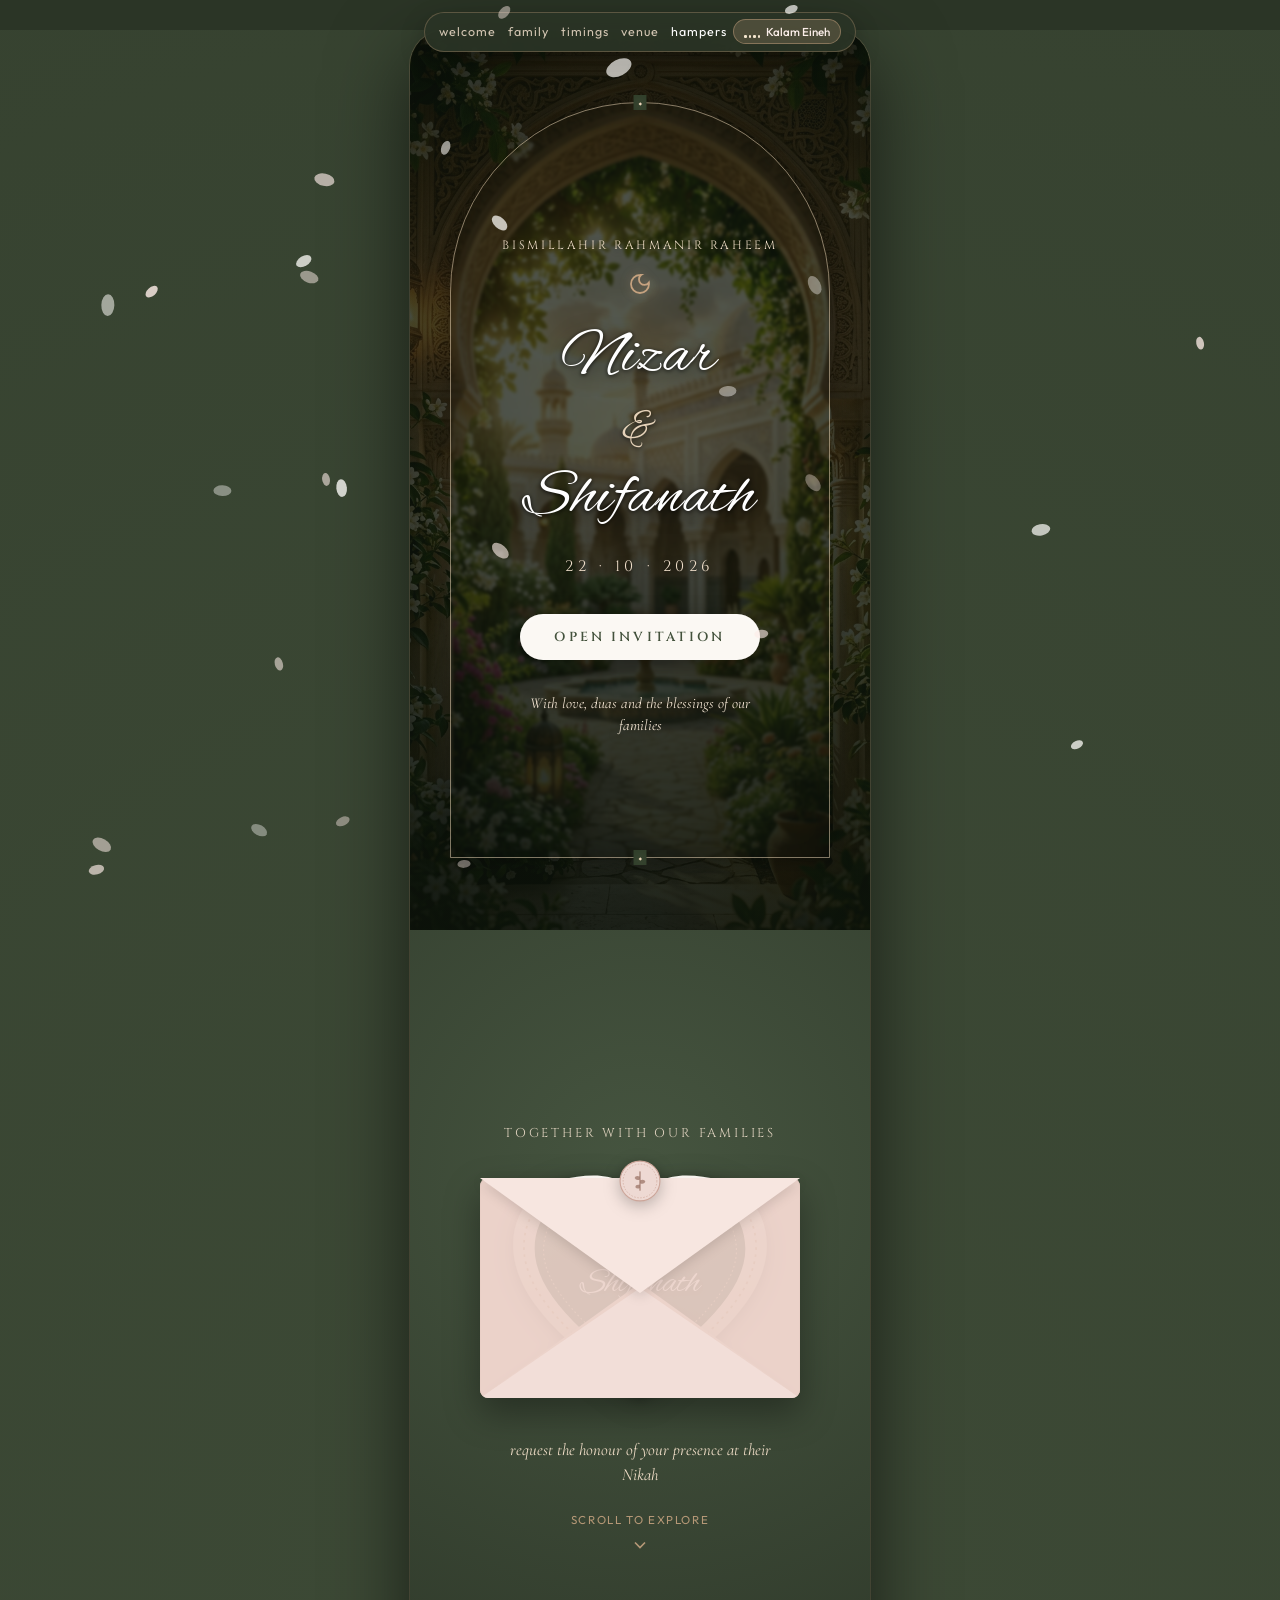
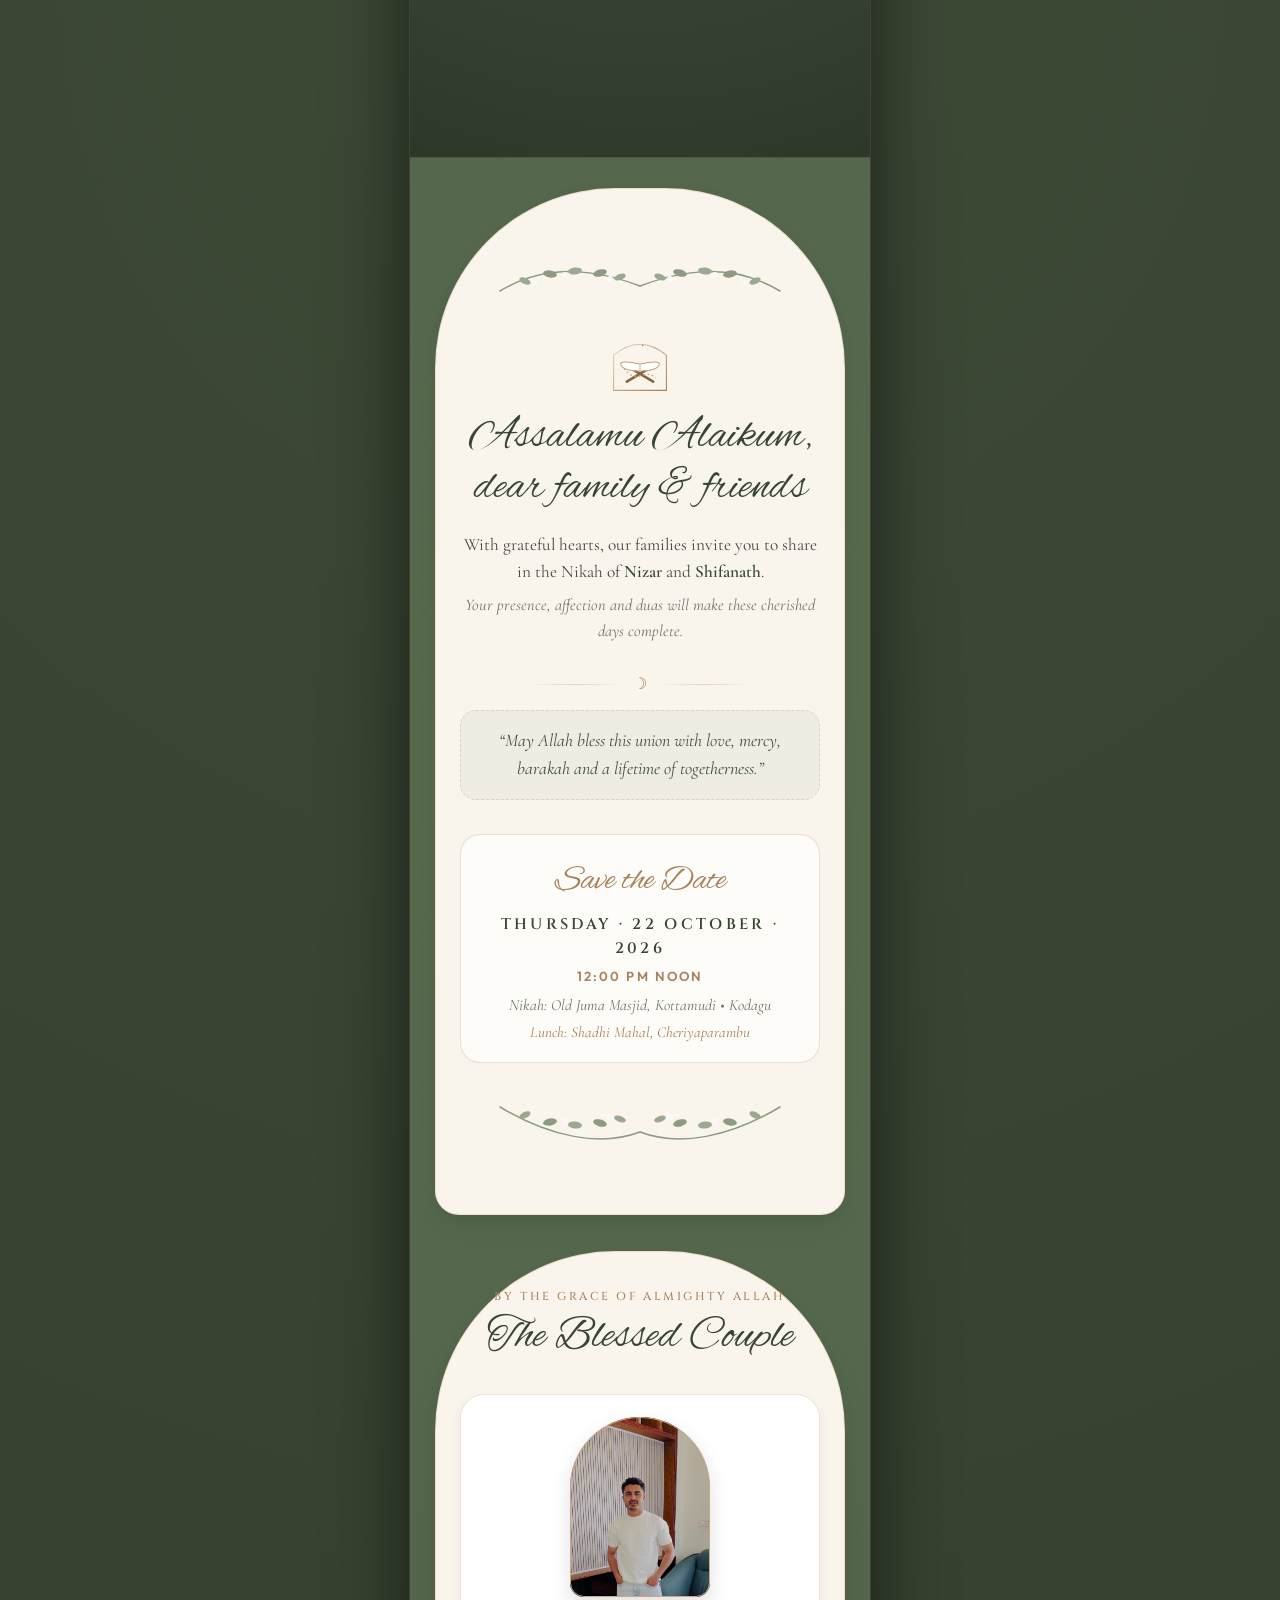
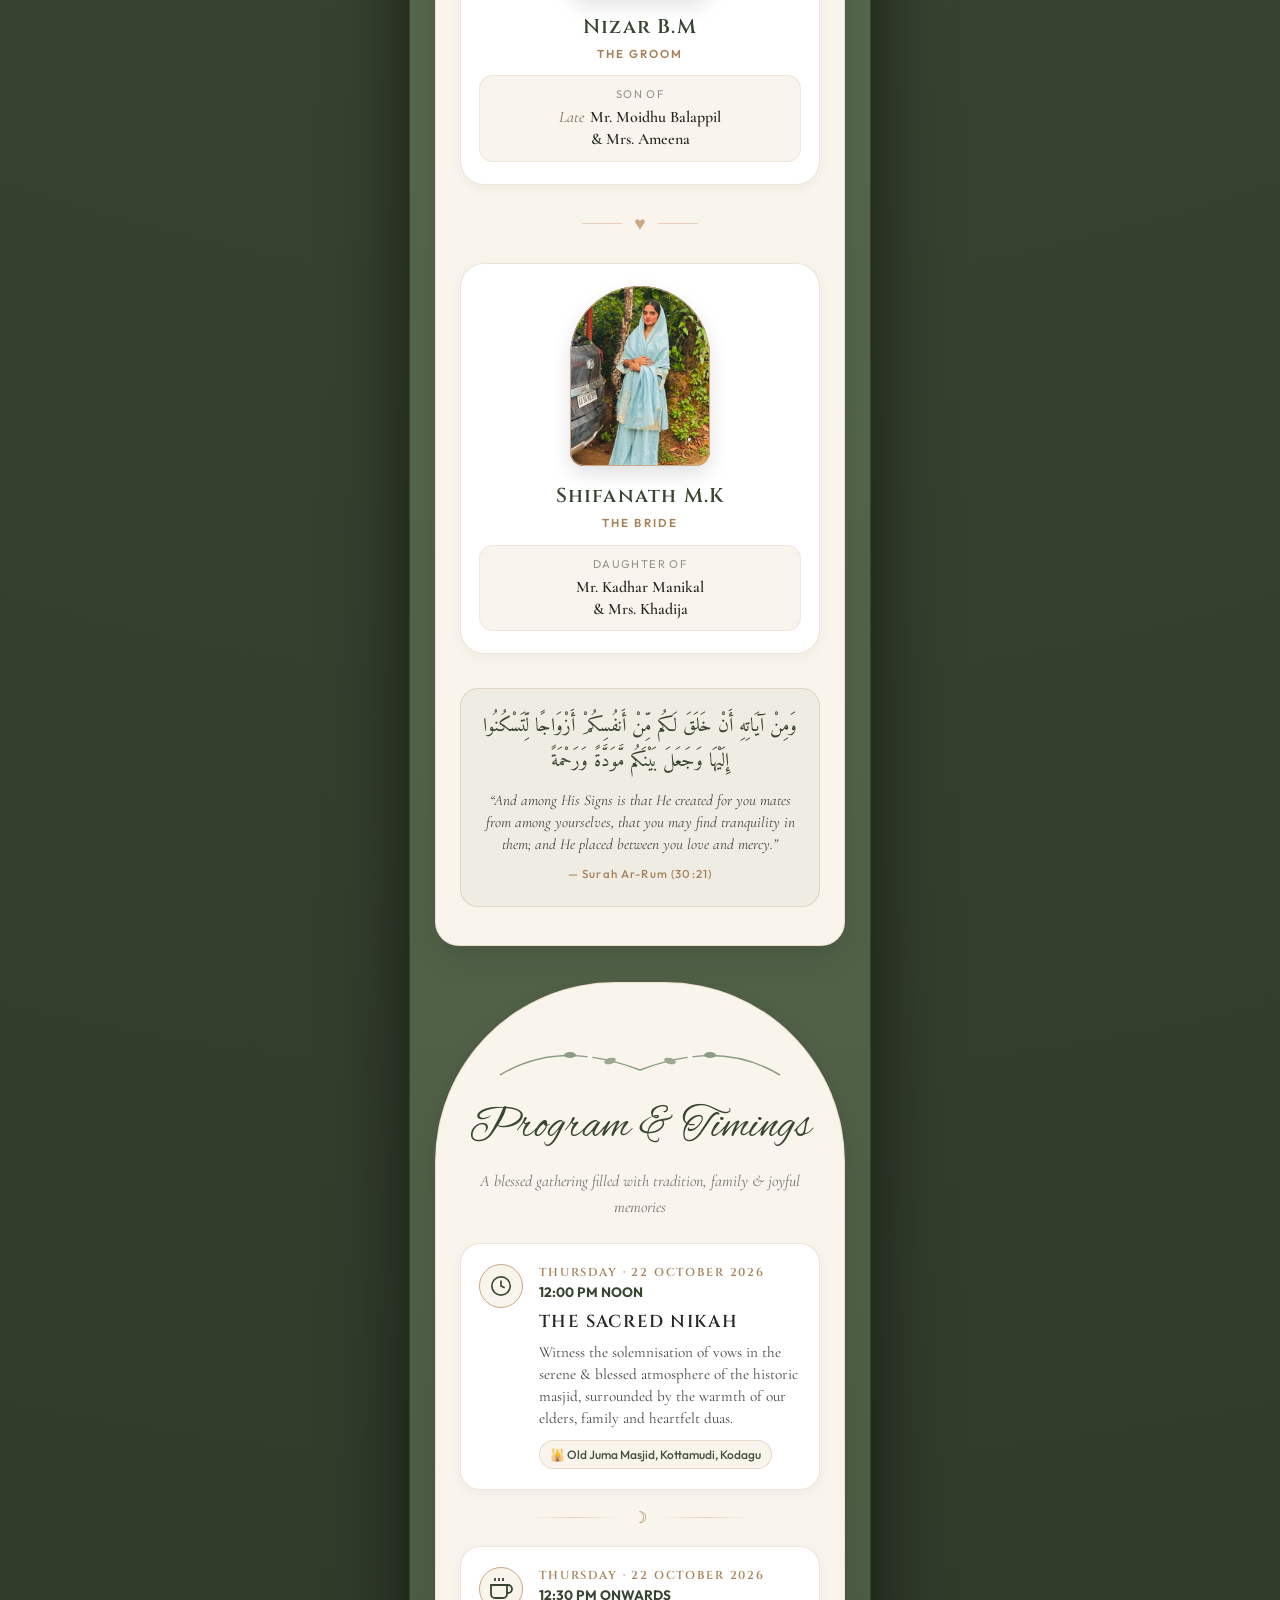
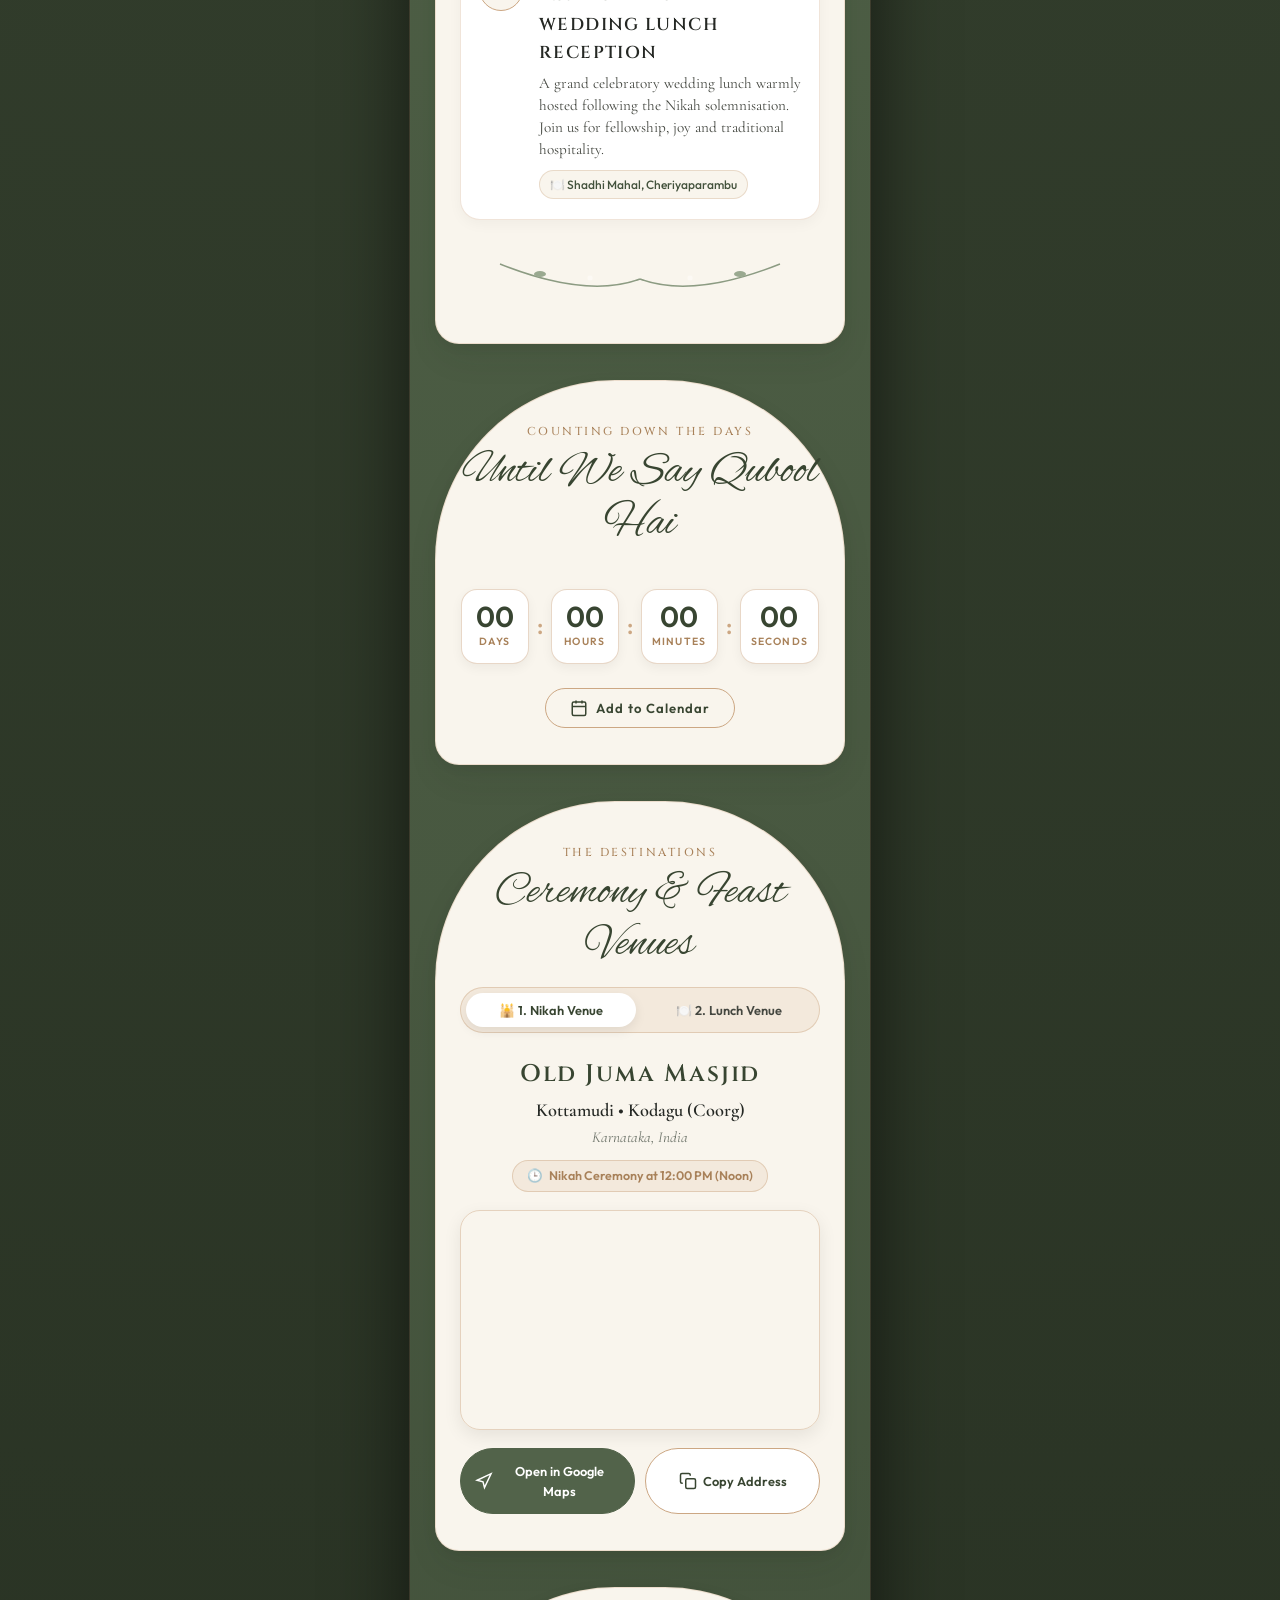
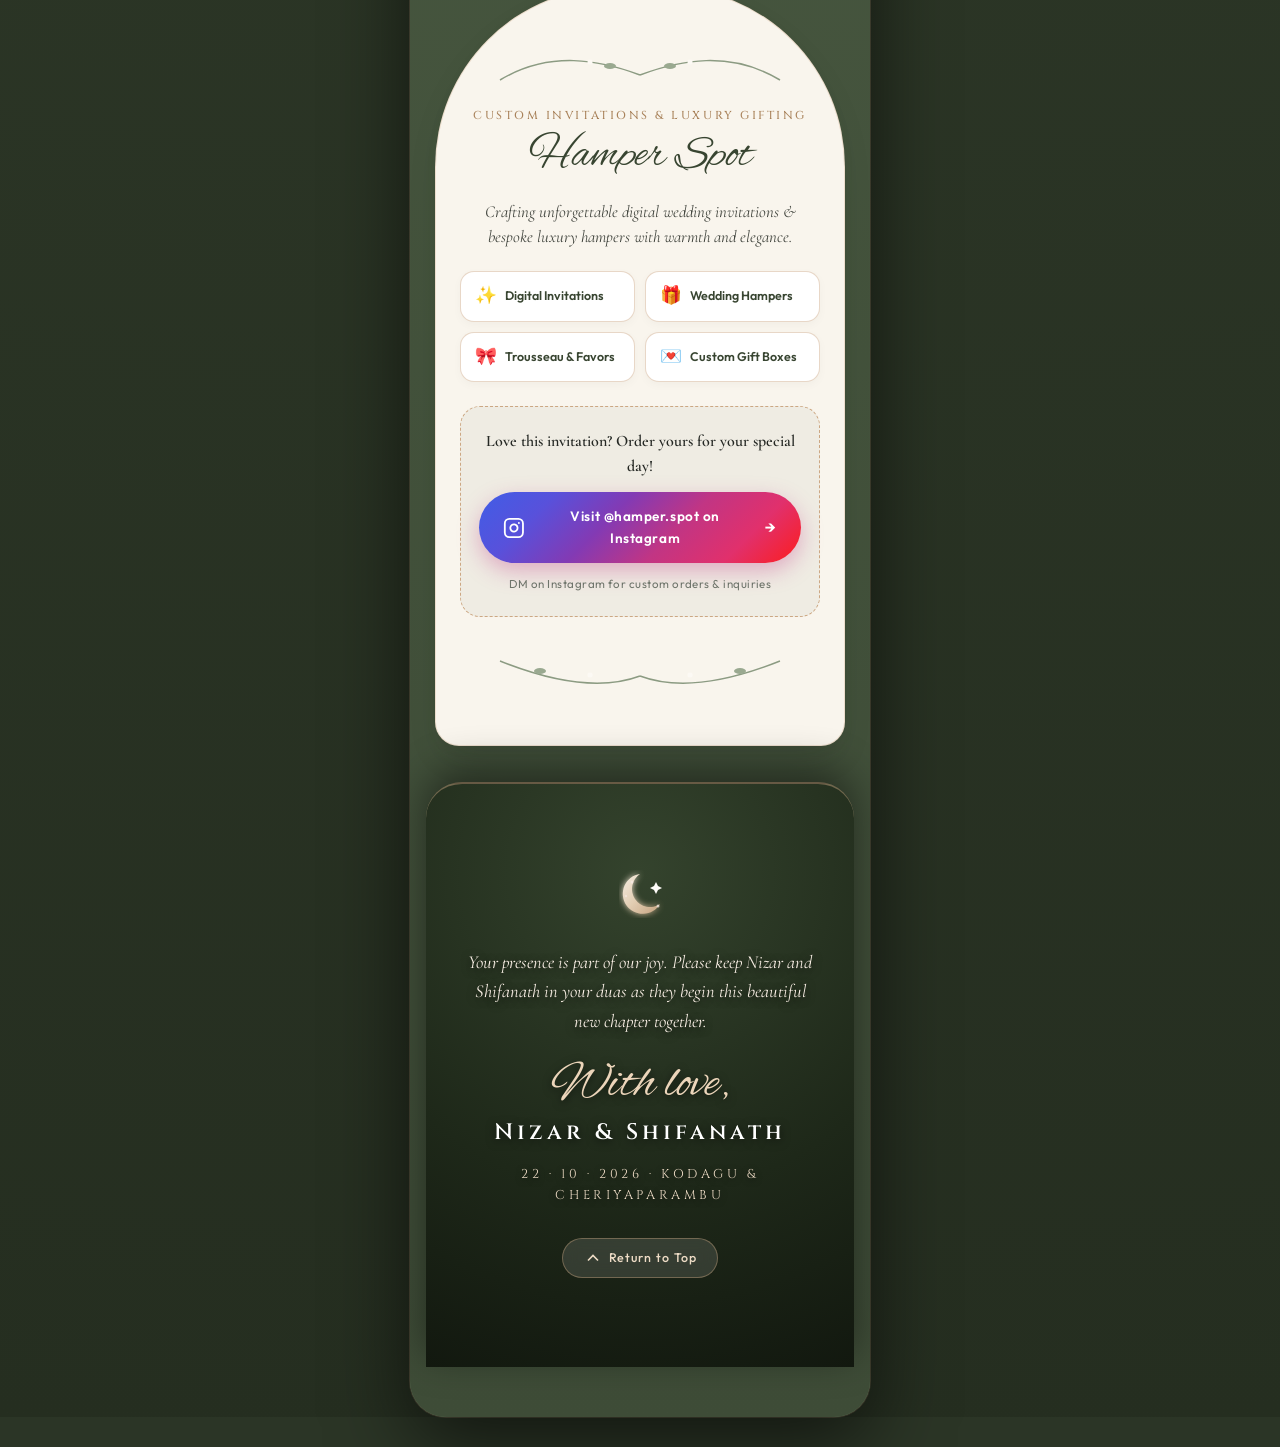
==== commit d9b70ce4: "Update Nikah venue to Old Juma Masjid Kottamudi Kodagu and Lunch to Shadhi Mahal Cheriyaparambu with" ====
--- a/index.html
+++ b/index.html
@@ -6,9 +6,10 @@
   <title>Nikah Ceremony | Nizar &amp; Shifanath</title>
   
   <!-- SEO & Social Sharing Meta Tags -->
-  <meta name="description" content="You are cordially invited to celebrate the blessed Nikah of Nizar B.M and Shifanath M.K on Thursday, 22 October 2026 at 12:00 PM at Shadhi Mahal, Cheriyaparambu. Lunch followed after Nikah.">
+  <meta name="description" content="You are cordially invited to celebrate the blessed Nikah of Nizar B.M and Shifanath M.K on Thursday, 22 October 2026 at 12:00 PM at Old Juma Masjid, Kottamudi, Kodagu, followed by celebratory Wedding Lunch at Shadhi Mahal, Cheriyaparambu.">
   <meta property="og:title" content="Nikah Invitation | Nizar &amp; Shifanath">
-  <meta property="og:description" content="With love, duas and blessings of our families. 22 October 2026 · Shadhi Mahal, Cheriyaparambu.">
+  <meta property="og:description" content="With love, duas and blessings of our families. 22 October 2026 · Nikah: Old Juma Masjid, Kottamudi, Kodagu · Lunch: Shadhi Mahal, Cheriyaparambu.">
+
   <meta property="og:image" content="assets/images/hero_garden.jpg">
   <meta property="og:type" content="website">
 
@@ -283,7 +284,8 @@
             <p class="save-the-date-script">Save the Date</p>
             <p class="date-caps">THURSDAY &middot; 22 OCTOBER &middot; 2026</p>
             <p class="time-caps">12:00 PM NOON</p>
-            <p class="venue-caps">Nikah at Shadhi Mahal, Cheriyaparambu</p>
+            <p class="venue-caps">Nikah: Old Juma Masjid, Kottamudi &bull; Kodagu</p>
+            <p class="venue-caps-sub">Lunch: Shadhi Mahal, Cheriyaparambu</p>
           </div>
 
           <!-- Bottom Olive Wreath Garland SVG -->
@@ -402,11 +404,11 @@
               <div class="timeline-content">
                 <p class="event-date">THURSDAY &middot; 22 OCTOBER 2026</p>
                 <p class="event-time">12:00 PM NOON</p>
-                <h3 class="event-title">THE NIKAH</h3>
+                <h3 class="event-title">THE SACRED NIKAH</h3>
                 <p class="event-desc">
-                  Witness the solemnisation of vows, surrounded by the warmth of our families and heartfelt prayers.
+                  Witness the solemnisation of vows in the serene &amp; blessed atmosphere of the historic masjid, surrounded by the warmth of our elders, family and heartfelt duas.
                 </p>
-                <span class="event-location-pill">📍 Shadhi Mahal, Cheriyaparambu</span>
+                <span class="event-location-pill">🕌 Old Juma Masjid, Kottamudi, Kodagu</span>
               </div>
             </div>
 
@@ -433,9 +435,9 @@
                 <p class="event-time">12:30 PM ONWARDS</p>
                 <h3 class="event-title">WEDDING LUNCH RECEPTION</h3>
                 <p class="event-desc">
-                  A celebratory wedding lunch warmly hosted immediately following the Nikah solemnisation. Join us for fellowship and festive hospitality.
+                  A grand celebratory wedding lunch warmly hosted following the Nikah solemnisation. Join us for fellowship, joy and traditional hospitality.
                 </p>
-                <span class="event-location-pill">🍽️ Banquet Hall, Shadhi Mahal</span>
+                <span class="event-location-pill">🍽️ Shadhi Mahal, Cheriyaparambu</span>
               </div>
             </div>
           </div>
@@ -499,52 +501,109 @@
       </section>
 
       <!-- ======================================================================
-           SECTION 5: VENUE & DIRECTIONS
+           SECTION 5: VENUE & DIRECTIONS (NIKAH & LUNCH)
            ====================================================================== -->
       <section id="venue" class="invitation-card-section" aria-label="Venue and Location">
         <div class="arched-card venue-card">
-          <p class="section-eyebrow">THE DESTINATION</p>
-          <h2 class="script-title">Wedding Venue</h2>
-
-          <div class="venue-details-box">
-            <h3 class="venue-name">Shadhi Mahal</h3>
-            <p class="venue-area">Cheriyaparambu</p>
-            <p class="venue-sub">Kerala, India</p>
-
-            <div class="venue-time-badge">
-              <span class="venue-clock-icon">🕒</span>
-              <span>Ceremony starts promptly at 12:00 PM</span>
-            </div>
-          </div>
-
-          <!-- Location Map Frame -->
-          <div class="map-embed-wrapper">
-            <iframe 
-              src="https://www.google.com/maps?q=Shadhi+Mahal+Cheriyaparambu&output=embed" 
-              class="google-map-iframe" 
-              loading="lazy" 
-              referrerpolicy="no-referrer-when-downgrade"
-              title="Google Map location of Shadhi Mahal, Cheriyaparambu">
-            </iframe>
-          </div>
-
-          <!-- Venue Action Buttons -->
-          <div class="venue-action-buttons">
-            <a href="https://maps.google.com/?q=Shadhi+Mahal+Cheriyaparambu" target="_blank" rel="noopener noreferrer" class="btn-venue-action primary" id="btnOpenMaps">
-              <svg width="18" height="18" viewBox="0 0 24 24" fill="none" stroke="currentColor" stroke-width="2">
-                <polygon points="3 11 22 2 13 21 11 13 3 11"/>
-              </svg>
-              <span>Open in Google Maps</span>
-            </a>
-
-            <button type="button" class="btn-venue-action secondary" id="btnCopyAddress">
-              <svg width="18" height="18" viewBox="0 0 24 24" fill="none" stroke="currentColor" stroke-width="2">
-                <rect x="9" y="9" width="13" height="13" rx="2" ry="2"/>
-                <path d="M5 15H4a2 2 0 0 1-2-2V4a2 2 0 0 1 2-2h9a2 2 0 0 1 2 2v1"/>
-              </svg>
-              <span id="copyBtnText">Copy Address</span>
+          <p class="section-eyebrow">THE DESTINATIONS</p>
+          <h2 class="script-title">Ceremony &amp; Feast Venues</h2>
+
+          <!-- Venue Switcher Tabs -->
+          <div class="venue-tabs-nav" role="tablist">
+            <button type="button" class="venue-tab-btn active" id="tabNikahBtn" role="tab" aria-selected="true" aria-controls="paneNikah">
+              <span>🕌 1. Nikah Venue</span>
             </button>
-          </div>
+            <button type="button" class="venue-tab-btn" id="tabLunchBtn" role="tab" aria-selected="false" aria-controls="paneLunch">
+              <span>🍽️ 2. Lunch Venue</span>
+            </button>
+          </div>
+
+          <!-- PANE 1: NIKAH AT OLD JUMA MASJID, KOTTAMUDI, KODAGU -->
+          <div class="venue-pane active" id="paneNikah" role="tabpanel">
+            <div class="venue-details-box">
+              <h3 class="venue-name">Old Juma Masjid</h3>
+              <p class="venue-area">Kottamudi &bull; Kodagu (Coorg)</p>
+              <p class="venue-sub">Karnataka, India</p>
+
+              <div class="venue-time-badge">
+                <span class="venue-clock-icon">🕒</span>
+                <span>Nikah Ceremony at 12:00 PM (Noon)</span>
+              </div>
+            </div>
+
+            <!-- Location Map Frame for Old Juma Masjid, Kottamudi -->
+            <div class="map-embed-wrapper">
+              <iframe 
+                src="https://www.google.com/maps?q=Old+Juma+Masjid+Kottamudi+Kodagu&output=embed" 
+                class="google-map-iframe" 
+                loading="lazy" 
+                referrerpolicy="no-referrer-when-downgrade"
+                title="Google Map location of Old Juma Masjid, Kottamudi, Kodagu">
+              </iframe>
+            </div>
+
+            <!-- Venue Action Buttons for Nikah -->
+            <div class="venue-action-buttons">
+              <a href="https://maps.google.com/?q=Old+Juma+Masjid+Kottamudi+Kodagu" target="_blank" rel="noopener noreferrer" class="btn-venue-action primary" id="btnOpenMapsNikah">
+                <svg width="18" height="18" viewBox="0 0 24 24" fill="none" stroke="currentColor" stroke-width="2">
+                  <polygon points="3 11 22 2 13 21 11 13 3 11"/>
+                </svg>
+                <span>Open in Google Maps</span>
+              </a>
+
+              <button type="button" class="btn-venue-action secondary" id="btnCopyAddressNikah">
+                <svg width="18" height="18" viewBox="0 0 24 24" fill="none" stroke="currentColor" stroke-width="2">
+                  <rect x="9" y="9" width="13" height="13" rx="2" ry="2"/>
+                  <path d="M5 15H4a2 2 0 0 1-2-2V4a2 2 0 0 1 2-2h9a2 2 0 0 1 2 2v1"/>
+                </svg>
+                <span id="copyNikahText">Copy Address</span>
+              </button>
+            </div>
+          </div>
+
+          <!-- PANE 2: LUNCH AT SHADHI MAHAL, CHERIYAPARAMBU -->
+          <div class="venue-pane" id="paneLunch" role="tabpanel">
+            <div class="venue-details-box">
+              <h3 class="venue-name">Shadhi Mahal</h3>
+              <p class="venue-area">Cheriyaparambu</p>
+              <p class="venue-sub">Kerala, India</p>
+
+              <div class="venue-time-badge">
+                <span class="venue-clock-icon">🍽️</span>
+                <span>Wedding Lunch Feast from 12:30 PM Onwards</span>
+              </div>
+            </div>
+
+            <!-- Location Map Frame for Shadhi Mahal, Cheriyaparambu -->
+            <div class="map-embed-wrapper">
+              <iframe 
+                src="https://www.google.com/maps?q=Shadhi+Mahal+Cheriyaparambu&output=embed" 
+                class="google-map-iframe" 
+                loading="lazy" 
+                referrerpolicy="no-referrer-when-downgrade"
+                title="Google Map location of Shadhi Mahal, Cheriyaparambu">
+              </iframe>
+            </div>
+
+            <!-- Venue Action Buttons for Lunch -->
+            <div class="venue-action-buttons">
+              <a href="https://maps.google.com/?q=Shadhi+Mahal+Cheriyaparambu" target="_blank" rel="noopener noreferrer" class="btn-venue-action primary" id="btnOpenMapsLunch">
+                <svg width="18" height="18" viewBox="0 0 24 24" fill="none" stroke="currentColor" stroke-width="2">
+                  <polygon points="3 11 22 2 13 21 11 13 3 11"/>
+                </svg>
+                <span>Open in Google Maps</span>
+              </a>
+
+              <button type="button" class="btn-venue-action secondary" id="btnCopyAddressLunch">
+                <svg width="18" height="18" viewBox="0 0 24 24" fill="none" stroke="currentColor" stroke-width="2">
+                  <rect x="9" y="9" width="13" height="13" rx="2" ry="2"/>
+                  <path d="M5 15H4a2 2 0 0 1-2-2V4a2 2 0 0 1 2-2h9a2 2 0 0 1 2 2v1"/>
+                </svg>
+                <span id="copyLunchText">Copy Address</span>
+              </button>
+            </div>
+          </div>
+
         </div>
       </section>
 
@@ -667,7 +726,7 @@
           <p class="with-love-script">With love,</p>
           <p class="closing-couple-names">Nizar &amp; Shifanath</p>
 
-          <p class="closing-footer-date">22 &middot; 10 &middot; 2026 &middot; CHERIYAPARAMBU</p>
+          <p class="closing-footer-date">22 &middot; 10 &middot; 2026 &middot; KODAGU &amp; CHERIYAPARAMBU</p>
 
           <button id="btnScrollToTop" class="btn-back-to-top" type="button" aria-label="Back to top">
             <svg width="20" height="20" viewBox="0 0 24 24" fill="none" stroke="currentColor" stroke-width="2">
--- a/css/style.css
+++ b/css/style.css
@@ -1269,6 +1269,61 @@
   transform: translateY(-2px);
 }
 
+/* Venue Switcher Tabs */
+.venue-tabs-nav {
+  display: flex;
+  gap: 8px;
+  background: rgba(204, 167, 131, 0.15);
+  padding: 5px;
+  border-radius: 999px;
+  border: 1px solid var(--color-gold-border);
+  margin-bottom: 22px;
+  width: 100%;
+}
+
+.venue-tab-btn {
+  flex: 1;
+  border: none;
+  background: transparent;
+  padding: 9px 12px;
+  border-radius: 999px;
+  font-family: var(--font-sans-ui);
+  font-size: 0.8rem;
+  font-weight: 600;
+  color: var(--color-text-warm);
+  cursor: pointer;
+  transition: var(--transition-smooth);
+  display: inline-flex;
+  align-items: center;
+  justify-content: center;
+  gap: 6px;
+}
+
+.venue-tab-btn.active {
+  background: #ffffff;
+  color: var(--color-sage-deep);
+  box-shadow: 0 4px 12px rgba(0, 0, 0, 0.08);
+}
+
+.venue-pane {
+  display: none;
+  animation: fadeIn 0.4s ease;
+  width: 100%;
+}
+
+.venue-pane.active {
+  display: block;
+}
+
+.venue-caps-sub {
+  font-family: var(--font-serif-luxury);
+  font-style: italic;
+  font-size: 0.95rem;
+  color: var(--color-gold-dark);
+  margin-top: 2px;
+}
+
+
 /* ==========================================================================
    SECTION 6: INVITATION ORDERS & HAMPERS — HAMPER SPOT
    ========================================================================== */
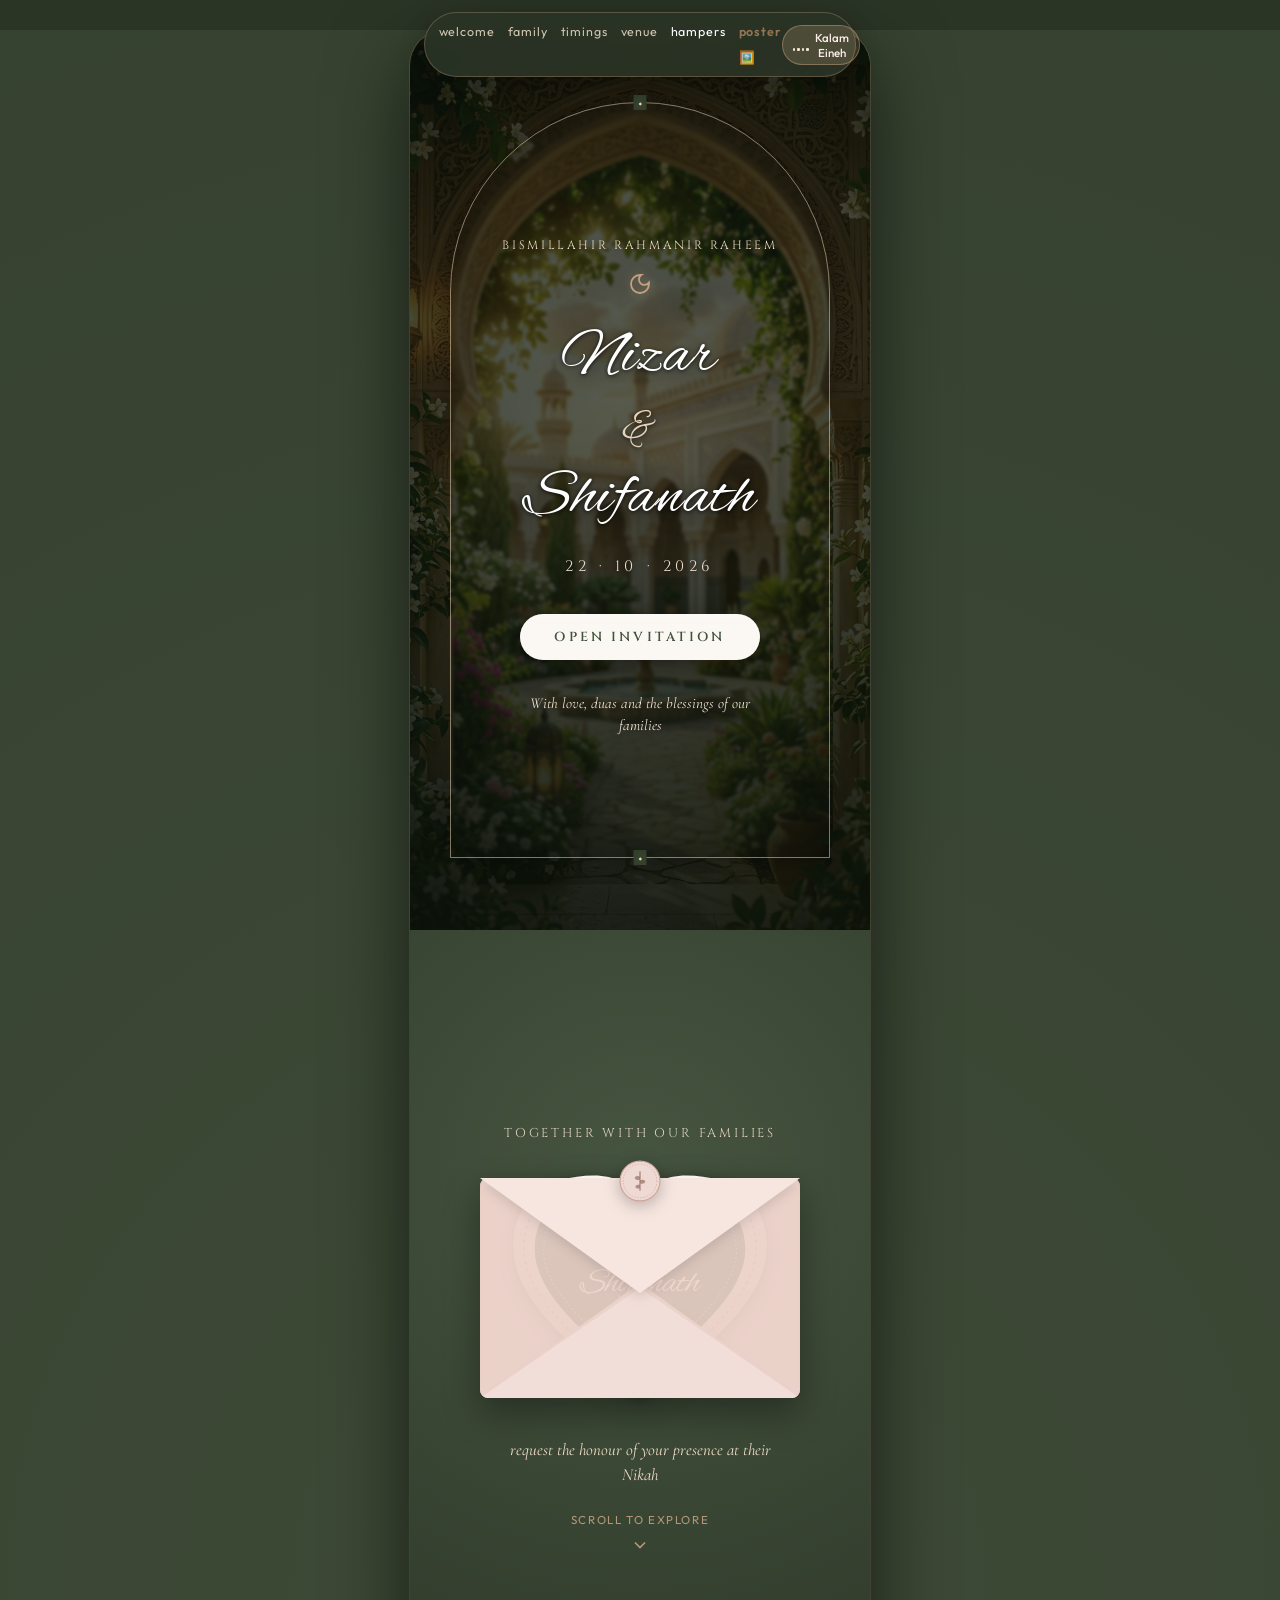
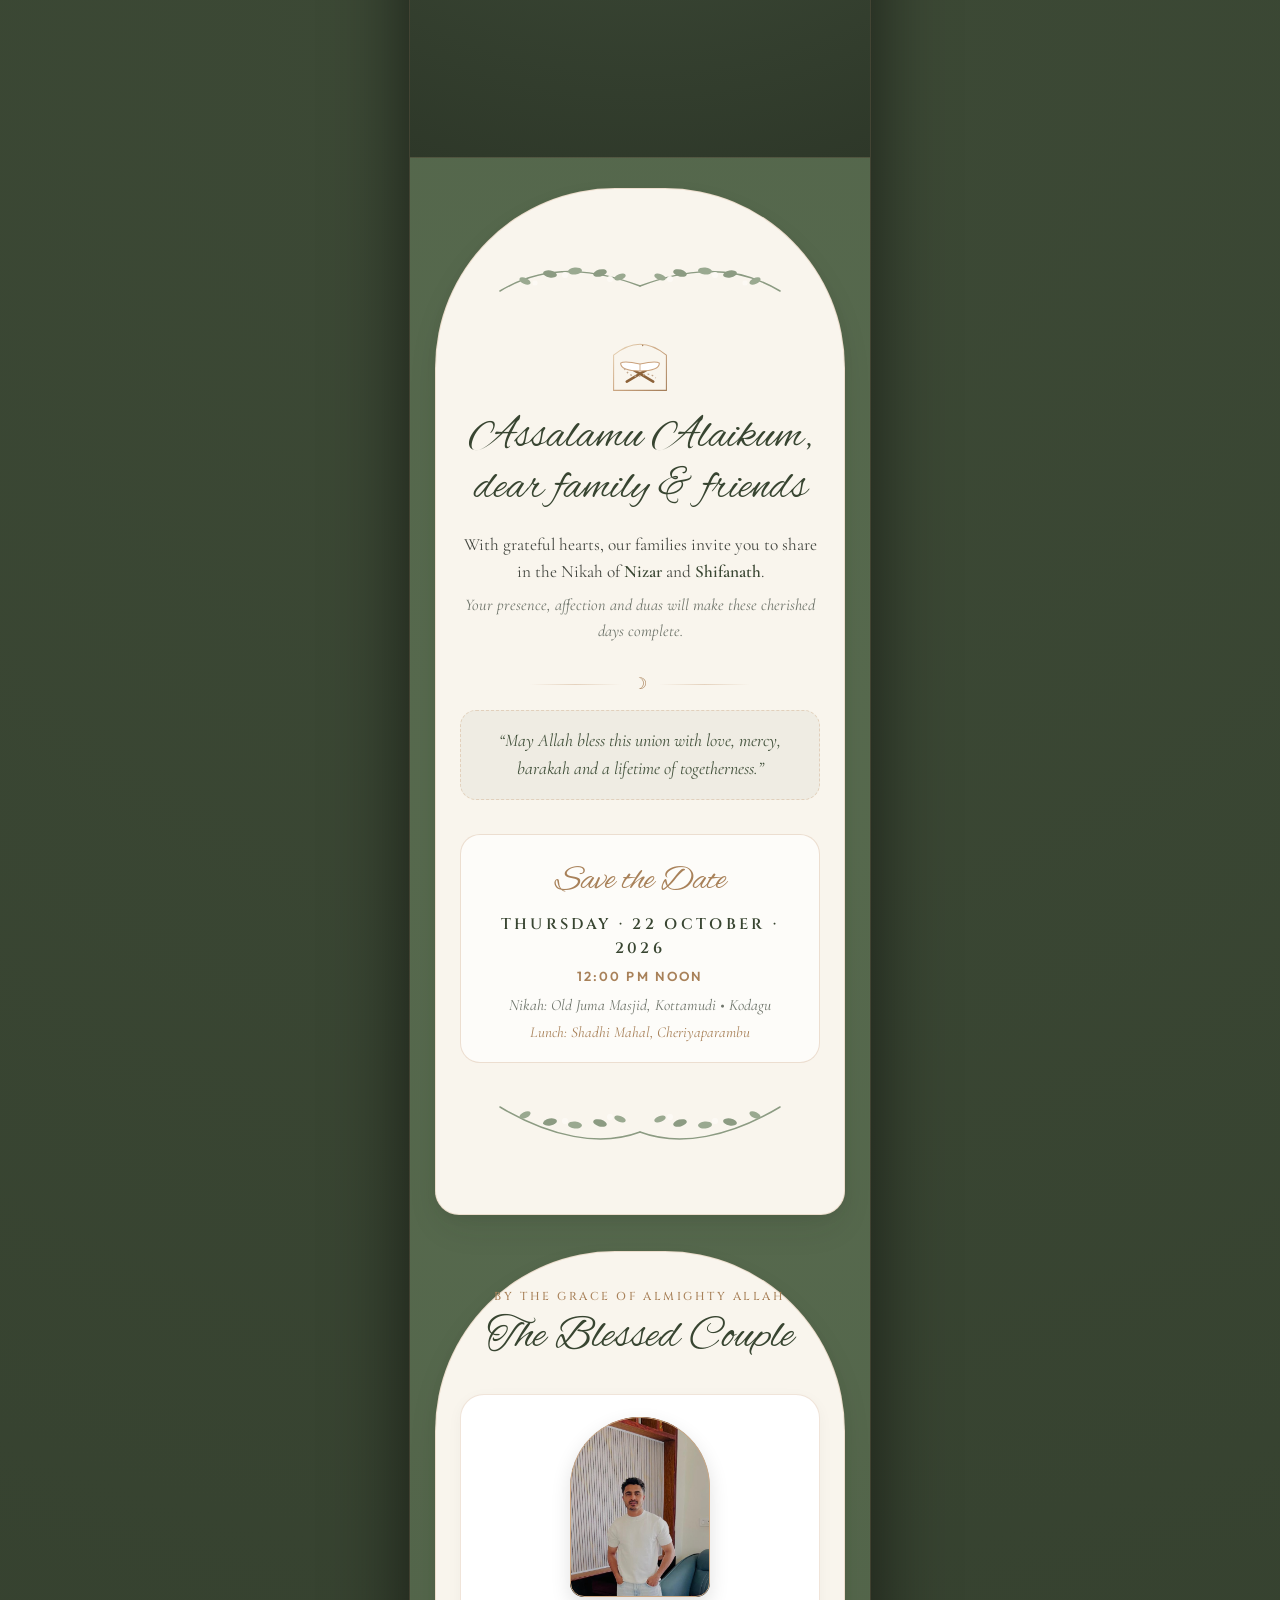
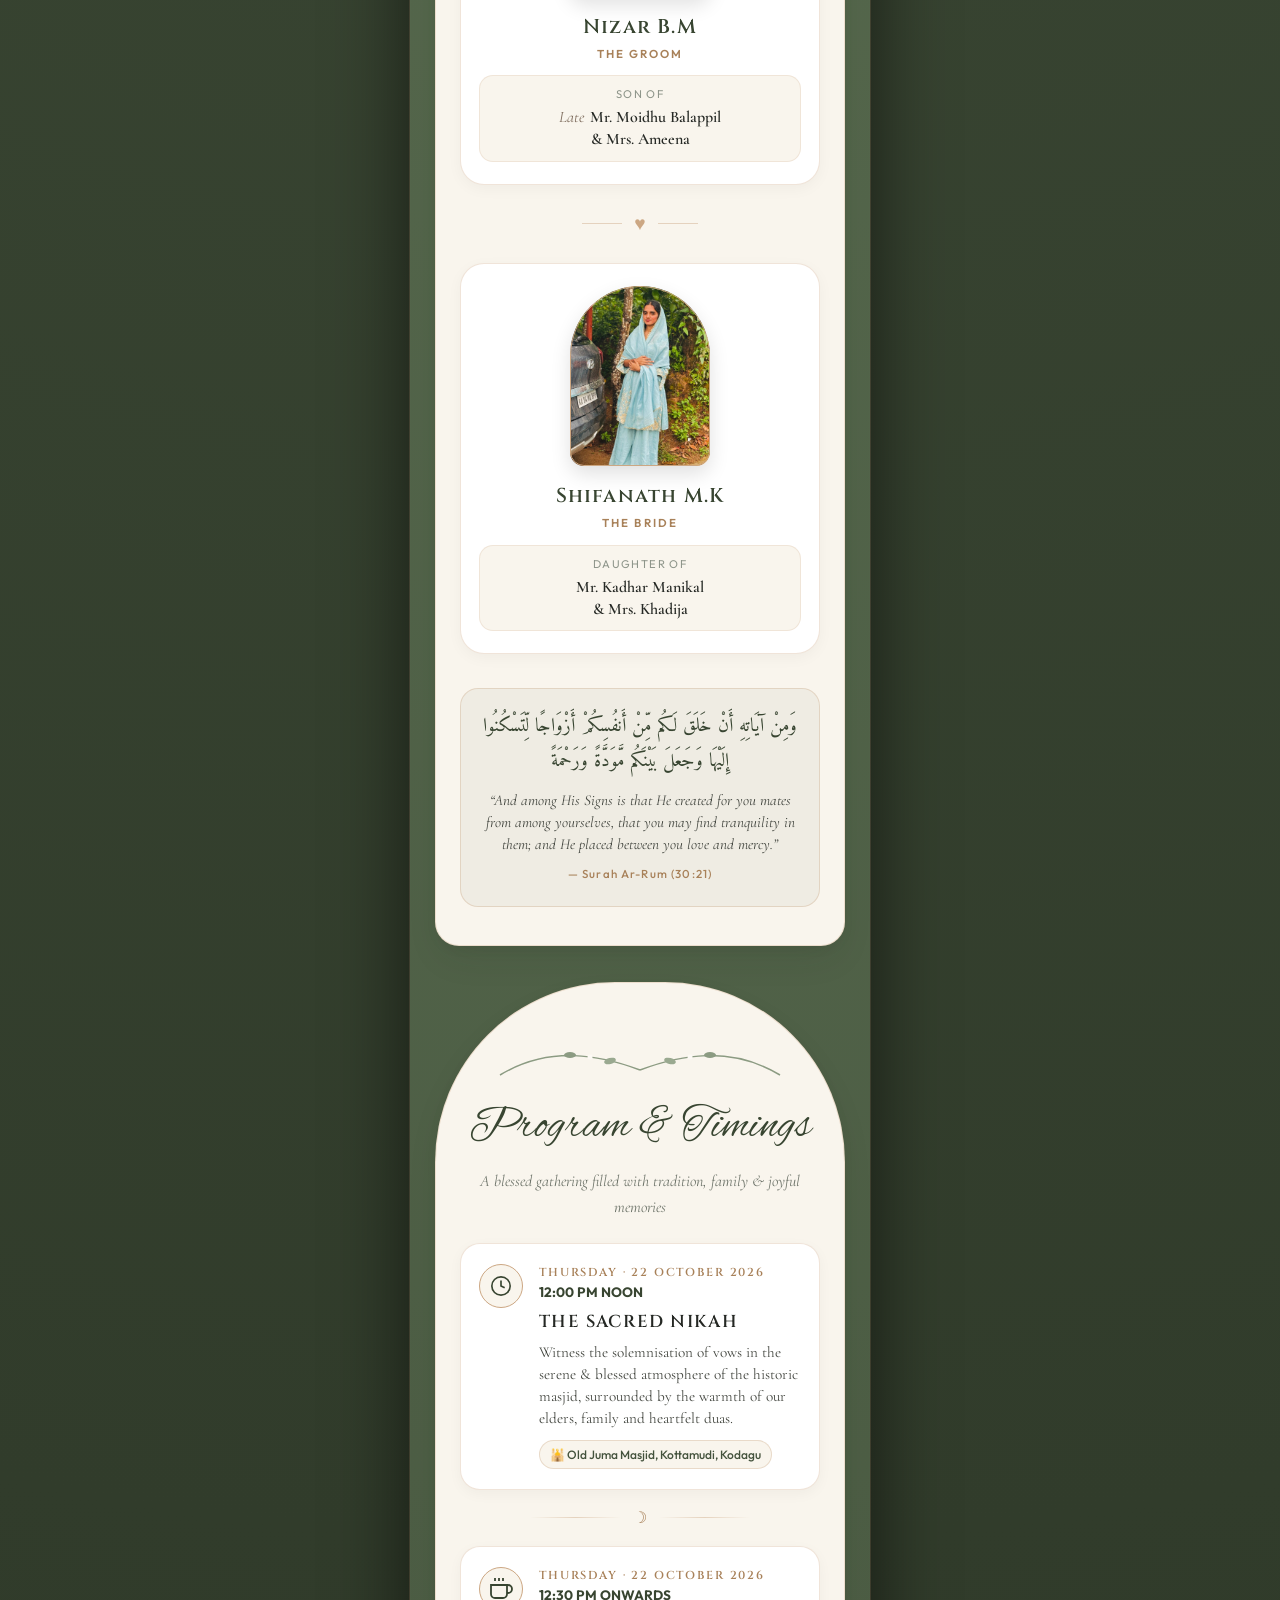
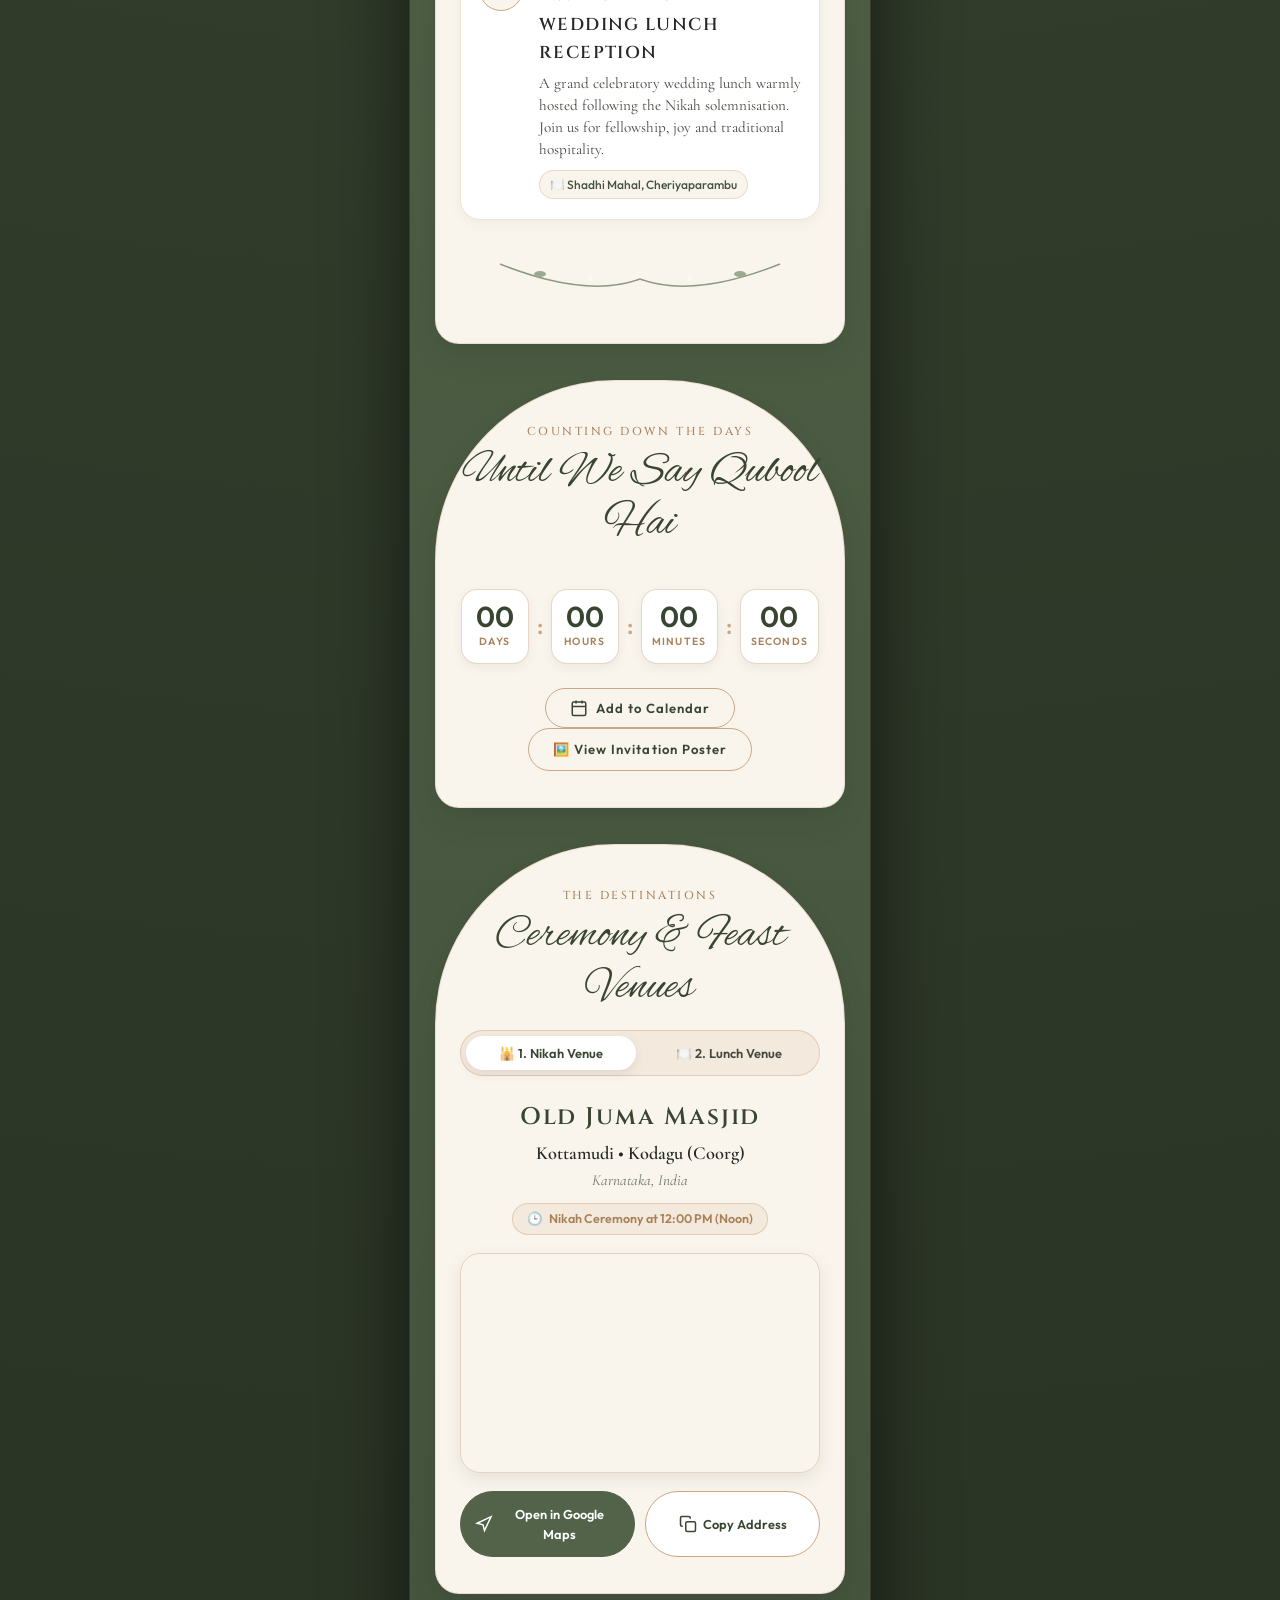
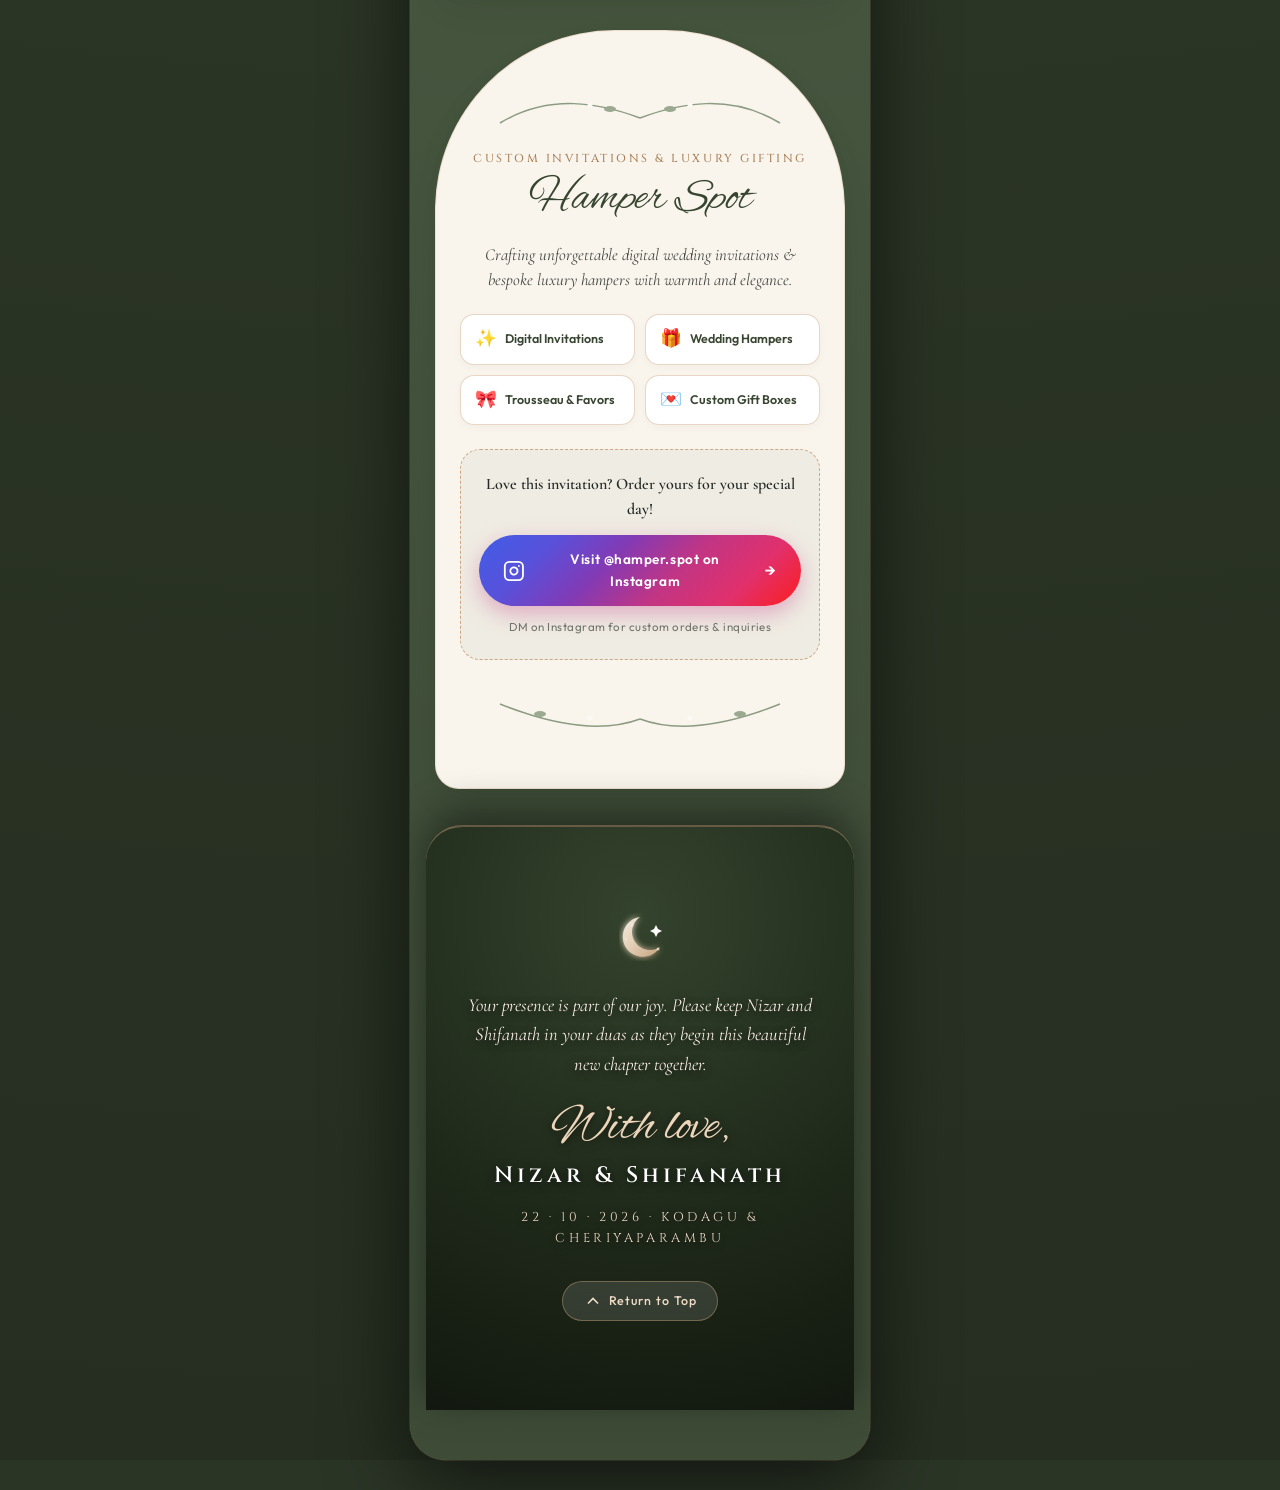
==== commit f12c18dc: "Add luxury wedding invitation poster in the same theme with single photo arch and high-res export" ====
--- a/index.html
+++ b/index.html
@@ -46,6 +46,7 @@
         <li><a href="#timings" class="nav-link" id="navTimings">timings</a></li>
         <li><a href="#venue" class="nav-link" id="navVenue">venue</a></li>
         <li><a href="#hampers" class="nav-link" id="navHampers">hampers</a></li>
+        <li><a href="poster.html" class="nav-link" id="navPoster" target="_blank" style="color: var(--color-gold-dark); font-weight: 600;">poster 🖼️</a></li>
       </ul>
 
       <!-- Music Pill Button: Kalam Eineh -->
@@ -496,6 +497,9 @@
               </svg>
               <span>Add to Calendar</span>
             </button>
+            <a href="poster.html" target="_blank" class="btn-calendar" style="text-decoration: none; display: inline-flex; align-items: center; gap: 6px;">
+              <span>🖼️ View Invitation Poster</span>
+            </a>
           </div>
         </div>
       </section>
